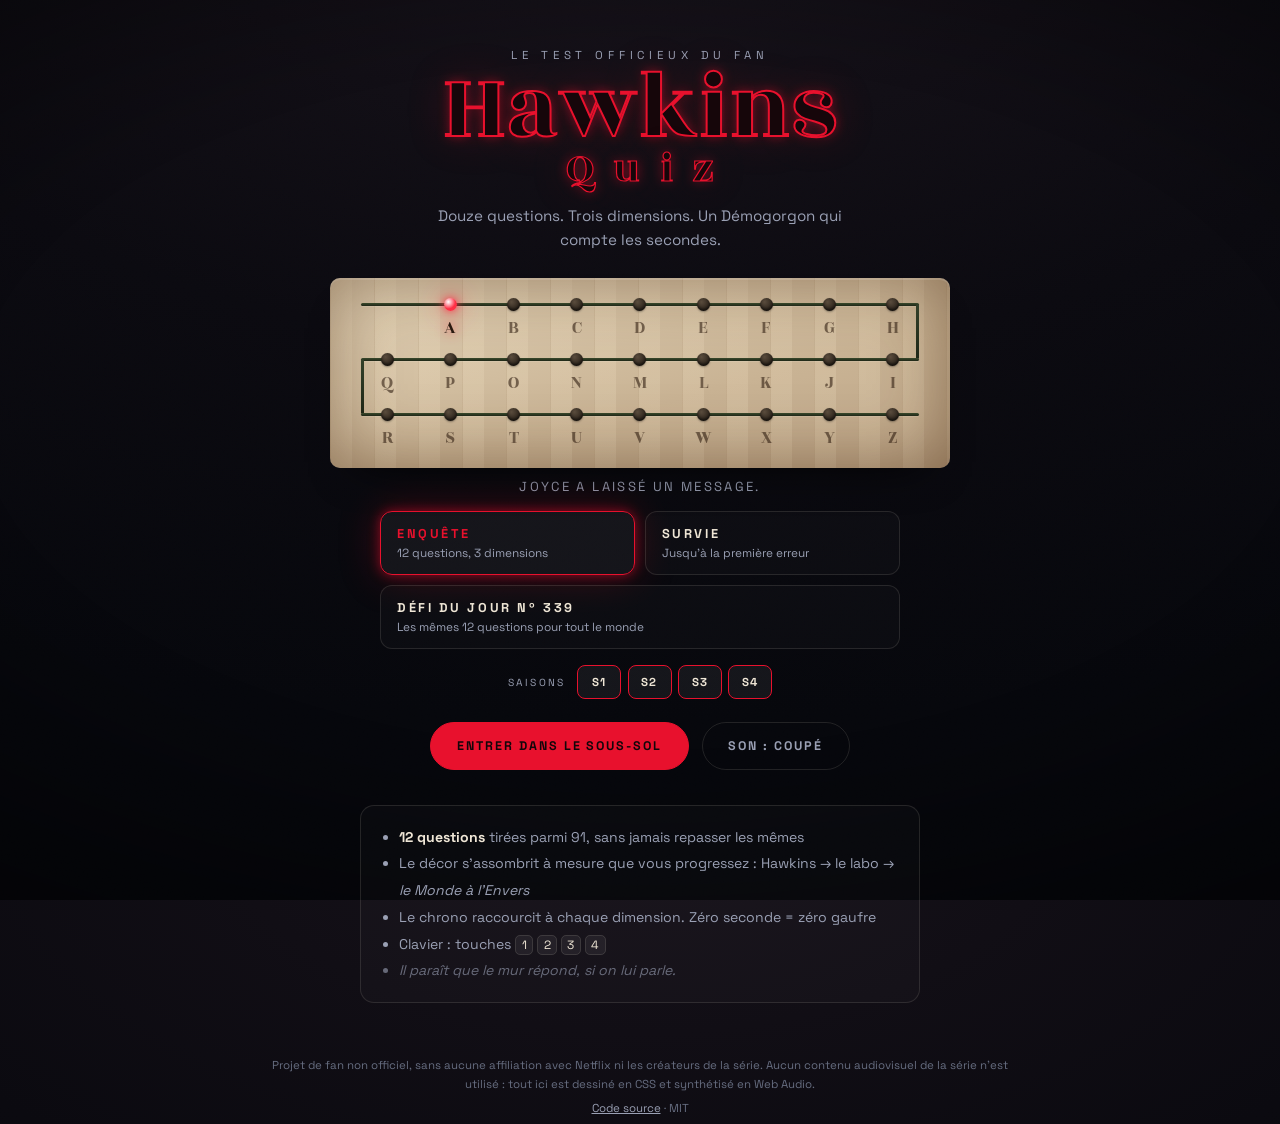
==== index.html @ 057fce74 "Correctifs : image de partage, focus, purge, minuit, paysage, contraste, tests Image de partage : - " ====
<!DOCTYPE html>
<html lang="fr">
<head>
<meta charset="utf-8">
<meta name="viewport" content="width=device-width, initial-scale=1, viewport-fit=cover">
<title>Hawkins Quiz — Testez votre niveau de fan</title>
<meta name="description" content="Douze questions, trois dimensions et un Démogorgon chronométré. Testez votre maîtrise de Stranger Things. Projet de fan non officiel.">
<meta name="color-scheme" content="dark">
<meta name="theme-color" content="#05060a">

<meta property="og:title" content="Hawkins Quiz — Testez votre niveau de fan">
<meta property="og:description" content="Douze questions, trois dimensions et un Démogorgon chronométré. Survivrez-vous au Monde à l'Envers ?">
<meta property="og:type" content="website">
<meta property="og:url" content="https://sebplace.github.io/hawkins-quiz/">
<meta property="og:locale" content="fr_FR">
<meta property="og:site_name" content="Hawkins Quiz">
<meta property="og:image" content="https://sebplace.github.io/hawkins-quiz/assets/og.png">
<meta property="og:image:width" content="1200">
<meta property="og:image:height" content="630">
<meta property="og:image:alt" content="Hawkins Quiz — un Démogorgon dessiné au trait rouge à côté du titre en néon.">
<meta name="twitter:card" content="summary_large_image">
<meta name="twitter:title" content="Hawkins Quiz — Testez votre niveau de fan">
<meta name="twitter:description" content="Douze questions, trois dimensions et un Démogorgon chronométré.">
<meta name="twitter:image" content="https://sebplace.github.io/hawkins-quiz/assets/og.png">
<link rel="canonical" href="https://sebplace.github.io/hawkins-quiz/">

<link rel="icon" href="data:image/svg+xml,<svg xmlns='http://www.w3.org/2000/svg' viewBox='0 0 100 100'><text y='.9em' font-size='90'>&#127851;</text></svg>">
<link rel="manifest" href="manifest.webmanifest">
<link rel="apple-touch-icon" href="assets/icon-192.png">
<meta name="mobile-web-app-capable" content="yes">
<meta name="apple-mobile-web-app-capable" content="yes">
<meta name="apple-mobile-web-app-status-bar-style" content="black-translucent">
<meta name="apple-mobile-web-app-title" content="Hawkins Quiz">
<link rel="preconnect" href="https://fonts.googleapis.com">
<link rel="preconnect" href="https://fonts.gstatic.com" crossorigin>
<link href="https://fonts.googleapis.com/css2?family=Rozha+One&family=Space+Grotesk:wght@400;500;700&display=swap" rel="stylesheet">
<link rel="stylesheet" href="assets/styles.css?v=5">
</head>

<body class="phase-0">

<div class="grain" aria-hidden="true"></div>
<div class="spores" id="spores" aria-hidden="true"></div>
<div class="vignette" aria-hidden="true"></div>
<div class="strike" id="strike" aria-hidden="true"></div>

<main id="app">

  <!-- ============ INTRO ============ -->
  <section class="screen is-active" id="screen-intro" aria-labelledby="brandTitle">
    <header class="brand">
      <p class="brand__kicker">Le test officieux du fan</p>
      <h1 class="brand__title" id="brandTitle" tabindex="-1">
        <span class="brand__word">Hawkins</span>
        <span class="brand__word brand__word--sub">Quiz</span>
      </h1>
      <p class="brand__tag">Douze questions. Trois dimensions. Un Démogorgon qui compte les secondes.</p>
    </header>

    <div class="wall" id="wall" aria-hidden="true"></div>
    <p class="wall__caption" id="wallCaption">Joyce a laissé un message.</p>

    <button class="ud-toggle" id="udToggle" type="button" aria-pressed="false" hidden>
      <span class="ud-toggle__dot"></span><span id="udLabel">Mode Monde à l'Envers</span>
    </button>

    <p class="secrets" id="secrets" hidden></p>

    <div class="modes" role="group" aria-label="Mode de jeu">
      <button class="mode is-on" id="modeEnquete" type="button" aria-pressed="true">
        <b>Enquête</b><span>12 questions, 3 dimensions</span>
      </button>
      <button class="mode" id="modeSurvie" type="button" aria-pressed="false">
        <b>Survie</b><span>Jusqu'à la première erreur</span>
      </button>
      <button class="mode mode--wide" id="modeDefi" type="button" aria-pressed="false">
        <b id="defiTitle">Défi du jour</b><span id="defiSub">Les mêmes 12 questions pour tout le monde</span>
      </button>
    </div>

    <p class="record" id="record" hidden></p>

    <div class="seasons" role="group" aria-label="Saisons incluses dans le tirage">
      <span class="seasons__label">Saisons</span>
      <button class="season is-on" id="s1" data-s="1" type="button" aria-pressed="true">S1</button>
      <button class="season is-on" id="s2" data-s="2" type="button" aria-pressed="true">S2</button>
      <button class="season is-on" id="s3" data-s="3" type="button" aria-pressed="true">S3</button>
      <button class="season is-on" id="s4" data-s="4" type="button" aria-pressed="true">S4</button>
    </div>

    <div class="intro__actions">
      <button class="btn btn--primary" id="btnStart" type="button">
        <span id="startLabel">Entrer dans le sous-sol</span>
      </button>
      <button class="btn btn--ghost" id="btnSound" type="button" aria-pressed="false">
        <span id="soundLabel">Son : coupé</span>
      </button>
    </div>

    <ul class="rules">
      <li class="only-enquete"><b>12 questions</b> tirées parmi 91, sans jamais repasser les mêmes</li>
      <li class="only-enquete only-normal">Le décor s'assombrit à mesure que vous progressez&nbsp;: Hawkins → le labo → <i>le Monde à l'Envers</i></li>
      <li class="only-enquete only-normal">Le chrono raccourcit à chaque dimension. Zéro seconde = zéro gaufre</li>
      <li class="only-enquete only-ud">Trois strates, <b>aucune sortie</b>&nbsp;: Hawkins noyé → le labo mort → chez lui</li>
      <li class="only-enquete only-ud">Chrono réduit de moitié&nbsp;: <b>15 s, 12 s, 10 s</b>. Les questions arrivent à l'envers</li>
      <li class="only-survie"><b>Une seule erreur</b> et la chasse s'arrête. Pas de deuxième chance</li>
      <li class="only-survie">Le chrono perd une demi-seconde à chaque question. Il ne remonte jamais</li>
      <li class="only-defi"><b>Les mêmes 12 questions pour tout le monde</b>, tirées par la date du jour</li>
      <li class="only-defi">Une seule tentative. Le filtre de saisons ne s'applique pas&nbsp;: tout le monde joue le même paquet</li>
      <li class="only-keys">Clavier&nbsp;: touches <kbd>1</kbd> <kbd>2</kbd> <kbd>3</kbd> <kbd>4</kbd></li>
      <li class="rules__hint">Il paraît que le mur répond, si on lui parle.</li>
    </ul>
  </section>

  <!-- ============ QUIZ ============ -->
  <section class="screen" id="screen-quiz" aria-labelledby="qText">
    <div class="hud">
      <div class="hud__phase">
        <span class="dot" id="phaseDot"></span>
        <span id="phaseName">Hawkins, 1983</span>
      </div>
      <div class="hud__progress" id="progress">Question 1 / 12</div>
      <button class="hud__score" id="scoreBtn" type="button" title="Gaufres Eggo">
        <span class="eggo" id="scoreIcon" aria-hidden="true">🧇</span><span id="score">0</span>
      </button>
    </div>

    <!-- La chasse : le Démogorgon avance, vous reculez. -->
    <div class="hunt" id="hunt" role="timer" aria-label="Temps restant">
      <div class="hunt__track">
        <div class="hunt__fill" id="huntFill"></div>
        <div class="hunt__prey" aria-hidden="true"><span class="hunt__beam"></span><span class="hunt__body"></span></div>
        <div class="demo" id="demo" aria-hidden="true">
          <svg class="demo__svg" viewBox="0 0 56 66">
            <g class="demo__limbs">
              <path d="M25 48 C24 55 23 60 22 65" />
              <path d="M31 48 C32 55 33 60 34 65" />
              <path d="M24 30 C14 34 8 42 5 53" />
              <path d="M32 30 C42 34 48 42 51 53" />
            </g>
            <path class="demo__torso" d="M28 22 C21 29 20 40 24 49 L32 49 C36 40 35 29 28 22 Z" />
            <g class="demo__head">
              <path class="petal" style="--a:-18deg;--o:-92deg" d="M28 25 C21 18 21 8 28 2 C35 8 35 18 28 25 Z" />
              <path class="petal" style="--a:-9deg;--o:-46deg"  d="M28 25 C21 18 21 8 28 2 C35 8 35 18 28 25 Z" />
              <path class="petal" style="--a:0deg;--o:0deg"     d="M28 25 C21 18 21 8 28 2 C35 8 35 18 28 25 Z" />
              <path class="petal" style="--a:9deg;--o:46deg"    d="M28 25 C21 18 21 8 28 2 C35 8 35 18 28 25 Z" />
              <path class="petal" style="--a:18deg;--o:92deg"   d="M28 25 C21 18 21 8 28 2 C35 8 35 18 28 25 Z" />
            </g>
          </svg>
        </div>
      </div>
      <span class="hunt__val" id="timerVal">25</span>
    </div>

    <article class="card">
      <p class="card__level" id="qLevel">Niveau 1 — Sous-sol des Wheeler</p>
      <h2 class="card__q" id="qText" tabindex="-1">…</h2>
      <div class="choices" id="choices" role="group" aria-label="Réponses possibles"></div>

      <div class="spell" id="spell" hidden>
        <div class="spell__slots" id="spellSlots" role="status" aria-live="polite"></div>
        <div class="wall wall--mini" id="wallQuiz" aria-hidden="true"></div>
        <p class="spell__hint">
          Composez la réponse sur le mur, ou tapez-la au clavier.
          <button class="spell__back" id="spellBack" type="button">Effacer</button>
        </p>
      </div>

      <div class="reveal" id="reveal" aria-live="polite"></div>
    </article>

    <button class="btn btn--primary btn--next" id="btnNext" type="button" hidden>Suivant</button>
    <div class="streak" id="streak" aria-hidden="true"></div>
  </section>

  <!-- ============ RESULT ============ -->
  <section class="screen" id="screen-result" aria-labelledby="rankName">
    <p class="result__kicker">Transmission terminée</p>
    <div class="wall" id="wallResult" aria-hidden="true"></div>
    <h2 class="result__rank" id="rankName" tabindex="-1">…</h2>
    <p class="result__line" id="rankLine">…</p>
    <p class="badge" id="badge" hidden></p>
    <p class="marks" id="marks" aria-label="Détail des réponses"></p>

    <div class="initials" id="initials" hidden>
      <p class="initials__title">Vous entrez au tableau d'honneur</p>
      <div class="initials__slots" id="iniSlots" aria-live="polite"></div>
      <p class="initials__hint">Tapez trois lettres sur le mur, là-haut.</p>
      <div class="initials__actions">
        <button class="btn btn--ghost" id="iniBack" type="button">Effacer</button>
        <button class="btn btn--primary" id="iniOk" type="button" disabled>Graver</button>
      </div>
    </div>

    <div class="stats" id="stats"></div>
    <div class="board" id="board" hidden></div>

    <div class="result__actions">
      <button class="btn btn--primary" id="btnReplay" type="button">Rejouer</button>
      <button class="btn btn--ghost" id="btnShare" type="button">Copier mon score</button>
      <button class="btn btn--ghost" id="btnCard" type="button">Carte à partager</button>
    </div>
  </section>

</main>

<footer class="foot">
  <p>Projet de fan non officiel, sans aucune affiliation avec Netflix ni les créateurs de la série. Aucun contenu audiovisuel de la série n'est utilisé&nbsp;: tout ici est dessiné en CSS et synthétisé en Web&nbsp;Audio.</p>
  <p><a href="https://github.com/sebplace/hawkins-quiz">Code source</a> · MIT</p>
</footer>

<script src="assets/questions.js?v=5"></script>
<script src="assets/app.js?v=5"></script>
</body>
</html>
---- assets/styles.css ----
/* ==================================================================
   Hawkins Quiz — feuille de style
   Tout l'habillage est dessiné à la main : aucune image externe.
================================================================== */

:root {
  --void: #06070c;
  --ink: #0b0d15;
  --paper: #efe6d6;
  --blood: #e8112d;
  --blood-soft: #ff4b4b;
  --amber: #ffb648;
  --teal: #38d9c4;
  --violet: #8a6bff;

  --bg: #08090f;
  --bg-2: #10121d;
  --fg: #efe6d6;
  --muted: #9aa0b4;
  --accent: #e8112d;
  --accent-2: #ffb648;
  --line: rgba(239, 230, 214, .12);

  --glow: 0 0 12px rgba(232, 17, 45, .55), 0 0 42px rgba(232, 17, 45, .25);
  --radius: 14px;
  --ease: cubic-bezier(.22, 1, .36, 1);
  --tilt: 0deg;
  --hue: 0deg;
}

/* ---------- Thèmes par phase ---------- */
body.phase-1 { --bg: #0b0a10; --bg-2: #17121a; --accent: #e8112d; --accent-2: #ffb648; }
body.phase-2 { --bg: #04100d; --bg-2: #0a1c18; --accent: #2ee6a8; --accent-2: #7ef9d0; --fg: #dff7ee;
  --glow: 0 0 12px rgba(46, 230, 168, .5), 0 0 42px rgba(46, 230, 168, .2); }
body.phase-3 { --bg: #06030c; --bg-2: #0e0718; --accent: #b14cff; --accent-2: #ff3b7b; --fg: #e6dcf5;
  --glow: 0 0 14px rgba(177, 76, 255, .55), 0 0 50px rgba(177, 76, 255, .25); --tilt: -1.1deg; }

/* ---------- Mode Monde à l'Envers : tout le jeu bascule ---------- */
body.ud.phase-1 { --bg: #07030e; --bg-2: #140a26; --accent: #7a3cff; --accent-2: #ff4d8d; --fg: #e4d9f7;
  --glow: 0 0 13px rgba(122, 60, 255, .5), 0 0 44px rgba(122, 60, 255, .22); --tilt: -.55deg; }
body.ud.phase-2 { --bg: #060310; --bg-2: #11072a; --accent: #9b3cff; --accent-2: #ff3b7b; --fg: #e4dcf7;
  --glow: 0 0 14px rgba(155, 60, 255, .55), 0 0 46px rgba(155, 60, 255, .24); --tilt: -1.1deg; }
body.ud.phase-3 { --bg: #04010a; --bg-2: #0c0420; --accent: #c74cff; --accent-2: #ff2f6d; --fg: #ece2fb;
  --glow: 0 0 16px rgba(199, 76, 255, .6), 0 0 56px rgba(199, 76, 255, .3); --tilt: -1.9deg; }

* { box-sizing: border-box; }

[hidden] { display: none !important; }

/* Le focus déplacé par le script ne doit pas dessiner un cadre au clic. */
[tabindex="-1"]:focus { outline: none; }
[tabindex="-1"]:focus-visible { outline: 2px solid var(--accent-2); outline-offset: 6px; border-radius: 4px; }

html { -webkit-text-size-adjust: 100%; }

html, body { height: 100%; }

body {
  margin: 0;
  font-family: "Space Grotesk", ui-sans-serif, system-ui, sans-serif;
  color: var(--fg);
  background:
    radial-gradient(120% 90% at 50% -10%, var(--bg-2) 0%, var(--bg) 55%, var(--void) 100%);
  min-height: 100svh;
  display: flex;
  flex-direction: column;
  align-items: center;
  overflow-x: hidden;
  -webkit-tap-highlight-color: transparent;
  transition: background 1.1s var(--ease), color .8s var(--ease);
}

button { touch-action: manipulation; -webkit-tap-highlight-color: transparent; }

/* ---------- Calques d'ambiance ---------- */
.grain, .vignette, .spores {
  position: fixed; inset: 0; pointer-events: none; z-index: 2;
}
.grain {
  opacity: .05; mix-blend-mode: overlay;
  background-image: url("data:image/svg+xml,%3Csvg xmlns='http://www.w3.org/2000/svg' width='140' height='140'%3E%3Cfilter id='n'%3E%3CfeTurbulence type='fractalNoise' baseFrequency='.85' numOctaves='3'/%3E%3C/filter%3E%3Crect width='140' height='140' filter='url(%23n)'/%3E%3C/svg%3E");
}
.vignette {
  background: radial-gradient(115% 85% at 50% 45%, transparent 45%, rgba(0, 0, 0, .72) 100%);
  transition: opacity .8s var(--ease);
}
body.phase-2 .vignette { background: radial-gradient(115% 85% at 50% 45%, transparent 35%, rgba(0, 12, 8, .85) 100%); }
body.phase-3 .vignette { background: radial-gradient(100% 75% at 50% 45%, transparent 22%, rgba(4, 0, 10, .94) 100%); }
body.ud .vignette { background: radial-gradient(96% 72% at 50% 45%, transparent 16%, rgba(3, 0, 8, .95) 100%); }
body.ud .vignette { animation: breathe 6s ease-in-out infinite; }
@keyframes breathe { 50% { opacity: .78; } }

/* Scanlines CRT à partir du labo */
body.phase-2::after, body.phase-3::after, body.ud::after {
  content: ""; position: fixed; inset: 0; z-index: 3; pointer-events: none; opacity: .3;
  background: repeating-linear-gradient(to bottom, rgba(255, 255, 255, .045) 0 1px, transparent 1px 3px);
}

/* Spores du Monde à l'Envers */
.spores { opacity: 0; transition: opacity 1.4s var(--ease); z-index: 1; }
body.phase-3 .spores, body.ud .spores { opacity: 1; }
.spore {
  position: absolute; border-radius: 50%;
  background: radial-gradient(circle at 35% 35%, #fff, rgba(200, 170, 255, .55) 45%, transparent 70%);
  filter: blur(.4px);
  animation: drift linear infinite;
}
@keyframes drift {
  from { transform: translate3d(0, 110svh, 0) scale(.7); opacity: 0; }
  10%  { opacity: .85; }
  90%  { opacity: .6; }
  to   { transform: translate3d(30px, -12svh, 0) scale(1.15); opacity: 0; }
}

/* ---------- Structure ---------- */
#app {
  position: relative; z-index: 4;
  width: min(760px, 100% - 2rem);
  margin-inline: auto;
  padding: clamp(1.5rem, 4vw, 3rem) 0 1rem;
  padding-left: env(safe-area-inset-left);
  padding-right: env(safe-area-inset-right);
  flex: 1;
  display: flex; flex-direction: column; justify-content: center;
  transform: rotate(var(--tilt));
  transition: transform 1.2s var(--ease);
}

.screen { display: none; animation: fadeUp .55s var(--ease) both; }
.screen.is-active { display: block; }
@keyframes fadeUp { from { opacity: 0; transform: translateY(14px); } to { opacity: 1; transform: none; } }

/* ---------- Titre ---------- */
.brand { text-align: center; margin-bottom: 1.4rem; }
.brand__kicker {
  margin: 0 0 .4rem; font-size: .72rem; letter-spacing: .42em; text-transform: uppercase;
  color: var(--muted);
}
.brand__title {
  margin: 0; font-family: "Rozha One", Georgia, serif; font-weight: 400;
  line-height: .85; letter-spacing: .01em;
  display: flex; flex-direction: column; align-items: center; gap: .1em;
}
.brand__word {
  font-size: clamp(3rem, 12vw, 6rem);
  color: #16060a;
  -webkit-text-stroke: 2px var(--accent);
  text-shadow: var(--glow);
  animation: flicker 7s steps(1) infinite;
}
.brand__word--sub {
  font-size: clamp(1.6rem, 5.5vw, 2.6rem);
  letter-spacing: .48em; text-indent: .48em;
  -webkit-text-stroke: 1.2px var(--accent);
  animation-delay: 1.3s;
}
.brand__title { cursor: pointer; -webkit-user-select: none; user-select: none; }
@keyframes flicker {
  0%, 42%, 46%, 58%, 100% { opacity: 1; }
  43%, 57% { opacity: .72; }
  44% { opacity: .35; }
}
.brand__tag {
  margin: 1rem auto 0; max-width: 46ch; color: var(--muted);
  font-size: .95rem; line-height: 1.6;
}

/* ---------- Mur d'alphabet ---------- */
.wall {
  --bulb: 13px;
  position: relative;
  margin: 1.6rem auto .6rem;
  padding: 1.1rem clamp(.6rem, 3vw, 1.6rem) .9rem;
  max-width: 620px;
  border-radius: 10px;
  background:
    repeating-linear-gradient(90deg, rgba(92, 58, 24, .10) 0 1px, transparent 1px 44px),
    repeating-linear-gradient(90deg, rgba(255, 240, 210, .16) 0 22px, transparent 22px 44px),
    linear-gradient(165deg, #e2d2b6, #c9b394 60%, #bda587);
  box-shadow: inset 0 0 70px rgba(70, 38, 12, .5), inset 0 2px 0 rgba(255, 250, 235, .35), 0 22px 45px -28px #000;
}
body.phase-3 .wall { filter: saturate(.35) brightness(.55) hue-rotate(230deg); }
/* En mode Monde à l'Envers, le mur de l'intro reste assez clair pour rester jouable. */
body.ud #wall { filter: saturate(.5) brightness(.6) hue-rotate(208deg) contrast(1.3); }
/* Le mur du verdict reste lisible : c'est le moment de récompense. */
body.phase-3 #wallResult, body.ud #wallResult { filter: saturate(.8) brightness(.85) hue-rotate(195deg); }
/* Le mur de jeu sert à répondre : il ne doit jamais devenir illisible. */
body.phase-3 #wallQuiz, body.ud #wallQuiz { filter: saturate(.9) brightness(.95) hue-rotate(196deg); }

.wall__row {
  position: relative;
  display: grid;
  grid-template-columns: repeat(9, minmax(0, 1fr));
  justify-items: center;
  margin-bottom: .45rem;
}
.wall__row:last-child { margin-bottom: 0; }

/* Le fil électrique qui zigzague derrière les ampoules.
   `2px` compense le padding haut des cellules, pour que le fil traverse
   exactement le centre des ampoules. */
.wall__row::before {
  content: ""; position: absolute; left: 1%; right: 1%;
  top: calc(2px + var(--bulb) / 2 - 1.5px); height: 3px; border-radius: 2px;
  background: linear-gradient(#3a4a2c, #1e2616);
  box-shadow: 0 1px 0 rgba(255, 255, 255, .1);
  z-index: 0;
}
.wall__row:nth-child(1)::after, .wall__row:nth-child(2)::after {
  content: ""; position: absolute; width: 3px; border-radius: 2px;
  top: calc(2px + var(--bulb) / 2); height: calc(100% + .45rem);
  background: linear-gradient(#33412a, #1e2616);
  z-index: 0;
}
.wall__row:nth-child(1)::after { right: 1%; }
.wall__row:nth-child(2)::after { left: 1%; }

.wall__cell {
  position: relative; z-index: 1; text-align: center;
  display: block; width: 100%; min-height: 44px;
  padding: 2px 0 4px; border: 0; background: none; cursor: pointer;
  font: inherit; color: inherit;
  -webkit-user-select: none; user-select: none;
  border-radius: 8px;
  transition: background .18s;
}
.wall__cell:active { background: rgba(255, 255, 255, .18); }
.wall__cell:focus-visible { outline: 2px solid var(--accent); outline-offset: -2px; }
.wall--static .wall__cell { cursor: default; min-height: 0; }
/* La première rangée (A-H) n'a que 8 lettres : on la cale à droite pour que
   H tombe sous I, et que le fil descende bien dans la continuité. */
.wall__row:nth-child(1) .wall__cell:first-child { grid-column: 2; }
.wall__bulb {
  width: var(--bulb); height: var(--bulb); margin: 0 auto 4px; border-radius: 50%;
  background: radial-gradient(circle at 34% 30%, #5a4c3d, #2e251c 70%);
  box-shadow: inset 0 -2px 3px rgba(0, 0, 0, .55), 0 1px 2px rgba(0, 0, 0, .35);
  transition: background .16s linear, box-shadow .16s linear;
}
.wall__cell.on .wall__bulb {
  background: radial-gradient(circle at 34% 30%, #fff, var(--c) 55%);
  box-shadow: 0 0 9px var(--c), 0 0 26px var(--c), 0 0 48px rgba(255, 255, 255, .18);
}
.wall__cell.on .wall__letter { color: #2a1a10; text-shadow: 0 0 12px var(--c); }
.wall__letter {
  font-family: "Rozha One", Georgia, serif;
  font-size: clamp(.78rem, 2.4vw, 1.1rem);
  color: rgba(48, 30, 16, .6);
  transition: color .16s linear, text-shadow .16s linear;
}
.wall__caption {
  text-align: center; color: var(--muted); font-size: .82rem;
  letter-spacing: .18em; text-transform: uppercase; min-height: 1.2em; margin: 0 0 1rem;
  transition: color .3s;
}
.wall__caption.is-composing { color: var(--accent-2); letter-spacing: .5em; }

/* ---------- Bascule Monde à l'Envers ---------- */
.ud-toggle {
  display: flex; align-items: center; gap: .6rem; margin: 0 auto 1rem;
  font: inherit; font-size: .7rem; letter-spacing: .2em; text-transform: uppercase;
  padding: .6rem 1.1rem; border-radius: 999px; cursor: pointer;
  border: 1px dashed var(--line); background: rgba(255, 255, 255, .02); color: var(--muted);
  transition: color .25s, border-color .25s, box-shadow .25s;
}
.ud-toggle__dot {
  width: 8px; height: 8px; border-radius: 50%;
  background: #3a3f52; transition: background .25s, box-shadow .25s;
}
.ud-toggle[aria-pressed="true"] {
  color: var(--fg); border-style: solid; border-color: var(--accent); box-shadow: var(--glow);
}
.ud-toggle[aria-pressed="true"] .ud-toggle__dot { background: var(--accent); box-shadow: 0 0 10px var(--accent); }

/* ---------- Compteur de secrets ---------- */
.secrets {
  text-align: center; margin: 0 auto 1.4rem; font-size: .68rem;
  letter-spacing: .2em; text-transform: uppercase; color: var(--muted);
}
.secrets i { font-style: normal; opacity: .28; margin-left: .18em; }
.secrets i.on { opacity: 1; }

/* ---------- Boutons ---------- */
.btn {
  font: inherit; font-weight: 700; letter-spacing: .16em; text-transform: uppercase;
  font-size: .78rem; padding: .95rem 1.6rem; border-radius: 999px; cursor: pointer;
  border: 1px solid var(--accent); background: transparent; color: var(--fg);
  transition: transform .18s var(--ease), box-shadow .25s var(--ease), background .25s var(--ease), color .25s;
}
.btn:hover { transform: translateY(-2px); box-shadow: var(--glow); }
.btn:active { transform: translateY(0) scale(.97); }
.btn:focus-visible { outline: 2px solid var(--accent-2); outline-offset: 3px; }
.btn--primary { background: var(--accent); color: #12060a; border-color: var(--accent); }
body.phase-2 .btn--primary, body.phase-3 .btn--primary { color: #05100d; }
body.ud .btn--primary { color: #0a0316; }
.btn--ghost { border-color: var(--line); color: var(--muted); }
.btn--ghost:hover { color: var(--fg); border-color: var(--accent); }
.btn--next { display: block; margin: 1.4rem auto 0; }

/* Pas d'état survol sur les écrans tactiles : il resterait collé après le tap. */
@media (hover: none) {
  .btn:hover, .choice:hover:not(:disabled) { transform: none; box-shadow: none; background: rgba(255, 255, 255, .03); }
  .btn--primary:hover { background: var(--accent); }
  .only-keys { display: none; }
}

.intro__actions { display: flex; gap: .8rem; justify-content: center; flex-wrap: wrap; }

.rules {
  margin: 2.2rem auto 0; padding: 1.1rem 1.4rem 1.1rem 2.4rem; max-width: 560px;
  border: 1px solid var(--line); border-radius: var(--radius);
  background: rgba(255, 255, 255, .02);
  color: var(--muted); font-size: .88rem; line-height: 1.9;
}
.rules b { color: var(--fg); }
.rules__hint { color: rgba(154, 160, 180, .62); font-style: italic; }
.only-ud { display: none; }
body.ud .only-ud { display: list-item; }
body.ud .only-normal { display: none; }
kbd {
  font: inherit; font-size: .75rem; padding: .1em .45em; border-radius: 5px;
  border: 1px solid var(--line); background: rgba(255, 255, 255, .06); color: var(--fg);
}

/* ---------- HUD ---------- */
.hud {
  display: flex; align-items: center; justify-content: space-between; gap: 1rem;
  font-size: .74rem; letter-spacing: .2em; text-transform: uppercase; color: var(--muted);
  margin-bottom: .9rem;
}
.hud__phase { display: flex; align-items: center; gap: .55rem; color: var(--fg); }
.dot {
  width: 9px; height: 9px; border-radius: 50%; background: var(--accent);
  box-shadow: 0 0 10px var(--accent); animation: pulse 1.8s ease-in-out infinite;
}
@keyframes pulse { 50% { opacity: .35; transform: scale(.78); } }
.hud__score {
  display: flex; align-items: center; gap: .4rem; color: var(--fg);
  font: inherit; font-size: .95rem; letter-spacing: 0;
  border: 0; background: none; padding: .3rem .2rem; cursor: pointer; border-radius: 8px;
}
.hud__score:focus-visible { outline: 2px solid var(--accent); outline-offset: 2px; }
.eggo { font-size: 1.1rem; filter: saturate(1.2); transition: transform .2s var(--ease); }
.hud__score:active .eggo { transform: scale(1.35) rotate(-12deg); }

/* ---------- Timer ---------- */
/* ---------- La chasse : le Démogorgon avance ---------- */
.hunt { position: relative; margin-bottom: 2rem; }
.hunt__track {
  position: relative; height: 44px; border-radius: 10px;
  background:
    linear-gradient(180deg, rgba(255, 255, 255, .04), transparent 60%),
    linear-gradient(90deg, #000 0%, rgba(0, 0, 0, .55) 100%);
  border: 1px solid var(--line);
}
.hunt__fill {
  position: absolute; inset: 0; border-radius: 9px; transform-origin: right center;
  background: linear-gradient(90deg, transparent, rgba(255, 214, 120, .11));
}
/* La proie : une lampe torche braquée vers l'obscurité. */
.hunt__prey { position: absolute; right: 9px; bottom: 8px; z-index: 2; }
.hunt__body {
  position: absolute; right: 0; bottom: 0; width: 5px; height: 18px; border-radius: 3px;
  background: linear-gradient(var(--fg), rgba(255, 255, 255, .2));
}
.hunt__beam {
  position: absolute; right: 5px; bottom: 5px;
  width: 0; height: 0;
  border-top: 9px solid transparent; border-bottom: 9px solid transparent;
  border-right: 34px solid rgba(255, 214, 120, .3);
  filter: blur(2px);
}
/* Le monstre : `--p` va de 0 (loin) à 1 (sur vous). */
.demo {
  position: absolute; bottom: 1px; left: calc(var(--p, 0) * 100%);
  margin-left: calc(var(--p, 0) * -42px);
  width: 38px; height: 52px; z-index: 1;
  transition: filter .4s var(--ease);
  animation: stalk 1.4s ease-in-out infinite;
}
@keyframes stalk { 50% { transform: translateY(-2px) rotate(1.5deg); } }
.demo__svg { width: 100%; height: 100%; display: block; }
.demo__torso { fill: #04030a; stroke: var(--accent); stroke-width: 2; stroke-linejoin: round; }
.demo__limbs path { fill: none; stroke: var(--accent); stroke-width: 2; stroke-linecap: round; }
.demo .petal {
  fill: #06040c; stroke: var(--accent); stroke-width: 1.8; stroke-linejoin: round;
  transform: rotate(var(--a)); transform-box: view-box; transform-origin: 28px 25px;
  transition: transform .5s var(--ease);
}
.hunt.is-close .demo .petal { transform: rotate(var(--o)); }
.hunt.is-close .demo {
  filter: drop-shadow(0 0 10px var(--accent));
  animation: lurch .3s steps(2) infinite;
}
@keyframes lurch { 50% { transform: translateY(-3px) rotate(-4deg) scale(1.06); } }
.hunt.is-caught .demo { animation: pounce .55s var(--ease) forwards; }
@keyframes pounce { to { transform: scale(3) translate(12px, 6px); opacity: 0; } }

.hunt__val {
  position: absolute; right: 2px; top: 48px;
  font-size: .68rem; letter-spacing: .16em; color: var(--muted);
  font-variant-numeric: tabular-nums;
}
.hunt__val::after { content: " s"; }
.hunt.is-close .hunt__val { color: var(--accent); }

/* Flash rouge quand le chrono vous rattrape */
.strike {
  position: fixed; inset: 0; z-index: 8; pointer-events: none; opacity: 0;
  background: radial-gradient(circle at 50% 45%, rgba(255, 40, 40, .5), transparent 65%);
}
.strike.is-on { animation: strike .55s var(--ease); }
@keyframes strike { 0% { opacity: 0; } 15% { opacity: 1; } 100% { opacity: 0; } }

/* ---------- Sélecteur de mode ---------- */
.modes {
  display: grid; grid-template-columns: 1fr 1fr; gap: .6rem;
  max-width: 520px; margin: 0 auto 1rem;
}
.mode {
  font: inherit; text-align: left; cursor: pointer;
  padding: .8rem 1rem; border-radius: 12px;
  border: 1px solid var(--line); background: rgba(255, 255, 255, .02); color: var(--muted);
  transition: border-color .2s, color .2s, background .2s, box-shadow .25s;
}
.mode b {
  display: block; font-size: .8rem; letter-spacing: .2em; text-transform: uppercase;
  color: var(--fg); margin-bottom: .2rem;
}
.mode span { font-size: .74rem; line-height: 1.4; display: block; }
.mode.is-on { border-color: var(--accent); background: rgba(255, 255, 255, .05); box-shadow: var(--glow); }
.mode.is-on b { color: var(--accent); }
.mode:focus-visible { outline: 2px solid var(--accent-2); outline-offset: 2px; }

.record {
  text-align: center; margin: 0 auto 1.4rem; font-size: .7rem;
  letter-spacing: .2em; text-transform: uppercase; color: var(--muted);
}
.record b { color: var(--accent-2); }

.only-survie { display: none; }
body.mode-survie .only-survie { display: list-item; }
body.mode-survie .only-enquete { display: none; }
.only-defi { display: none; }
body.mode-defi .only-defi { display: list-item; }
body.mode-defi .only-enquete, body.mode-defi .only-survie { display: none; }
body.mode-defi .seasons { opacity: .35; pointer-events: none; }
.modes { grid-template-areas: "a b" "c c"; }
.mode--wide { grid-area: c; }
.mode--done { border-style: dashed; }
.mode--done b { color: var(--accent-2) !important; }

/* ---------- Filtre par saison ---------- */
.seasons {
  display: flex; align-items: center; justify-content: center; gap: .4rem;
  flex-wrap: wrap; margin: 0 auto 1.4rem;
}
.seasons__label {
  font-size: .64rem; letter-spacing: .24em; text-transform: uppercase;
  color: var(--muted); margin-right: .3rem;
}
.season {
  font: inherit; font-size: .72rem; font-weight: 700; letter-spacing: .12em;
  min-width: 44px; min-height: 34px; padding: .4rem .7rem; border-radius: 8px; cursor: pointer;
  border: 1px solid var(--line); background: rgba(255, 255, 255, .02); color: var(--muted);
  transition: color .2s, border-color .2s, background .2s;
}
.season.is-on { color: var(--fg); border-color: var(--accent); background: rgba(255, 255, 255, .06); }
.season:focus-visible { outline: 2px solid var(--accent-2); outline-offset: 2px; }

/* ---------- Questions à épeler ---------- */
.spell__slots {
  display: flex; justify-content: center; align-items: flex-end;
  gap: clamp(.25rem, 1vw, .4rem); flex-wrap: nowrap; margin-bottom: 1rem;
}
.spell__slot {
  flex: 0 0 auto;
  width: clamp(26px, 8vw, 38px); height: clamp(36px, 10vw, 48px);
  display: grid; place-items: center;
  border-bottom: 3px solid var(--line); border-radius: 4px;
  font-family: "Rozha One", Georgia, serif; font-size: clamp(1.05rem, 4vw, 1.6rem); color: var(--fg);
  background: rgba(255, 255, 255, .03);
}
.spell__slot.is-next { border-bottom-color: var(--accent); animation: blink 1s steps(2) infinite; }
.spell__slot.is-ok { border-bottom-color: #2ee6a8; color: #2ee6a8; }
.spell__slot.is-ko { border-bottom-color: var(--blood); color: var(--blood-soft); }
.wall--mini { --bulb: 9px; margin: 0 auto .8rem; max-width: 480px; padding: .7rem .5rem .5rem; }
.wall--mini .wall__cell { min-height: 38px; }
.wall--mini .wall__letter { font-size: clamp(.62rem, 2.2vw, .85rem); }
.spell__hint {
  margin: 0; text-align: center; font-size: .76rem; color: var(--muted);
  display: flex; align-items: center; justify-content: center; gap: .6rem; flex-wrap: wrap;
}
.spell__back {
  font: inherit; font-size: .68rem; letter-spacing: .14em; text-transform: uppercase;
  padding: .35rem .8rem; border-radius: 999px; cursor: pointer;
  border: 1px solid var(--line); background: none; color: var(--muted);
}
.spell__back:hover { color: var(--fg); border-color: var(--accent); }

/* ---------- Saisie des initiales, façon borne d'arcade ---------- */
.initials {
  margin: 0 auto 1.6rem; max-width: 420px; text-align: center;
  border: 1px solid var(--accent); border-radius: var(--radius);
  padding: 1.1rem 1rem; background: rgba(255, 255, 255, .03);
  box-shadow: var(--glow);
}
.initials__title {
  margin: 0 0 .8rem; font-size: .68rem; letter-spacing: .26em;
  text-transform: uppercase; color: var(--accent);
}
.initials__slots { display: flex; justify-content: center; gap: .7rem; margin-bottom: .7rem; }
.initials__slot {
  width: 46px; height: 58px; display: grid; place-items: center;
  border-bottom: 3px solid var(--line); border-radius: 4px;
  font-family: "Rozha One", Georgia, serif; font-size: 2rem; color: var(--fg);
  background: rgba(255, 255, 255, .03);
}
.initials__slot.is-next { border-bottom-color: var(--accent); animation: blink 1s steps(2) infinite; }
@keyframes blink { 50% { border-bottom-color: transparent; } }
.initials__hint { margin: 0 0 1rem; font-size: .78rem; color: var(--muted); }
.initials__actions { display: flex; gap: .6rem; justify-content: center; flex-wrap: wrap; }
.initials__actions .btn { padding: .7rem 1.2rem; }
.btn:disabled { opacity: .4; cursor: default; }
.btn:disabled:hover { transform: none; box-shadow: none; }

/* ---------- Tableau d'honneur ---------- */
.board {
  margin: 1.6rem auto 0; max-width: 460px;
  border: 1px solid var(--line); border-radius: var(--radius);
  background: rgba(255, 255, 255, .02); padding: 1rem 1.1rem;
}
.board__title {
  margin: 0 0 .7rem; font-size: .66rem; letter-spacing: .26em;
  text-transform: uppercase; color: var(--muted); text-align: center;
}
.board__row {
  display: grid; grid-template-columns: 2ch 1fr auto auto; gap: .8rem; align-items: baseline;
  padding: .35rem 0; font-size: .84rem; color: var(--muted);
  border-top: 1px solid rgba(255, 255, 255, .05);
}
.board__row:first-of-type { border-top: 0; }
.board__row b {
  font-family: "Rozha One", Georgia, serif; font-size: 1.1rem;
  letter-spacing: .12em; color: var(--fg); font-weight: 400;
}
.board__row i { font-style: normal; font-size: .66rem; letter-spacing: .1em; text-transform: uppercase; }
.board__row span { font-variant-numeric: tabular-nums; color: var(--fg); }
.board__row.is-new { color: var(--accent-2); }
.board__row.is-new b, .board__row.is-new span { color: var(--accent-2); text-shadow: 0 0 12px var(--accent); }

/* ---------- Carte question ---------- */
.card {
  border: 1px solid var(--line); border-radius: var(--radius);
  background: linear-gradient(180deg, rgba(255, 255, 255, .045), rgba(255, 255, 255, .012));
  padding: clamp(1.2rem, 3.5vw, 2rem);
  box-shadow: 0 30px 60px -40px #000;
}
.card__level {
  margin: 0 0 .7rem; font-size: .68rem; letter-spacing: .28em; text-transform: uppercase;
  color: var(--accent);
}
.card__q {
  margin: 0 0 1.4rem; font-family: "Rozha One", Georgia, serif; font-weight: 400;
  font-size: clamp(1.35rem, 4.2vw, 1.95rem); line-height: 1.25;
}
/* En mode Monde à l'Envers, la question arrive à l'envers puis se redresse. */
body.ud .card__q { animation: unmirror .6s var(--ease) both; transform-origin: center; }
@keyframes unmirror {
  from { transform: scaleX(-1) skewX(6deg); opacity: .25; filter: blur(2px); }
  to { transform: none; opacity: 1; filter: none; }
}

.choices { display: grid; gap: .6rem; }
.choice {
  display: flex; align-items: center; gap: .9rem; width: 100%; text-align: left;
  font: inherit; color: var(--fg); cursor: pointer;
  min-height: 52px; padding: .85rem 1rem; border-radius: 10px;
  border: 1px solid var(--line); background: rgba(255, 255, 255, .03);
  -webkit-user-select: none; user-select: none;
  transition: border-color .2s, background .2s, transform .12s var(--ease);
}
.choice:hover:not(:disabled) { border-color: var(--accent); transform: translateX(4px); background: rgba(255, 255, 255, .06); }
.choice:focus-visible { outline: 2px solid var(--accent-2); outline-offset: 2px; }
.choice:disabled { cursor: default; }
.choice__key {
  flex: 0 0 auto; width: 26px; height: 26px; display: grid; place-items: center;
  border-radius: 6px; font-size: .72rem; font-weight: 700;
  background: rgba(255, 255, 255, .07); color: var(--muted);
}
.choice.is-correct { border-color: #2ee6a8; background: rgba(46, 230, 168, .14); }
.choice.is-correct .choice__key { background: #2ee6a8; color: #04120d; }
.choice.is-wrong { border-color: var(--blood); background: rgba(232, 17, 45, .13); }
.choice.is-wrong .choice__key { background: var(--blood); color: #fff; }
.choice.is-faded { opacity: .4; }

.reveal {
  margin-top: 1.1rem; padding-left: .9rem; border-left: 2px solid var(--accent);
  color: var(--muted); font-size: .9rem; line-height: 1.65; display: none;
}
.reveal.is-on { display: block; animation: fadeUp .4s var(--ease) both; }
.reveal b { color: var(--fg); }

/* ---------- Série / saignement de nez ---------- */
.streak {
  position: fixed; left: 50%; top: 12%; transform: translateX(-50%);
  z-index: 6; pointer-events: none; text-align: center;
  font-size: .78rem; letter-spacing: .2em; text-transform: uppercase; color: var(--accent-2);
  opacity: 0;
}
.streak.is-on { animation: streakPop 1.9s var(--ease) both; }
@keyframes streakPop {
  0% { opacity: 0; transform: translate(-50%, 10px) scale(.9); }
  18% { opacity: 1; transform: translate(-50%, 0) scale(1); }
  75% { opacity: 1; }
  100% { opacity: 0; }
}
.drop {
  position: fixed; top: -20px; z-index: 6; pointer-events: none;
  width: 7px; height: 11px; border-radius: 50% 50% 50% 50% / 68% 68% 32% 32%;
  background: linear-gradient(#ff3b3b, #8e0512); box-shadow: 0 0 8px rgba(232, 17, 45, .7);
  animation: fall 1.5s cubic-bezier(.5, 0, .9, .6) forwards;
}
@keyframes fall { to { transform: translateY(112svh) scale(1.25); opacity: .1; } }

/* ---------- Résultat ---------- */
.result__kicker, .result__line { text-align: center; }
.result__kicker {
  margin: 0; font-size: .72rem; letter-spacing: .42em; text-transform: uppercase; color: var(--muted);
}
.result__rank {
  margin: .2rem 0 .6rem; text-align: center;
  font-family: "Rozha One", Georgia, serif; font-weight: 400;
  font-size: clamp(2rem, 8vw, 3.4rem); line-height: 1;
  color: #16060a; -webkit-text-stroke: 1.6px var(--accent); text-shadow: var(--glow);
}
.result__line { margin: 0 auto 1.2rem; max-width: 48ch; color: var(--muted); line-height: 1.7; }
.badge {
  display: block; width: fit-content; margin: 0 auto 1.2rem;
  padding: .5rem 1.1rem; border-radius: 999px;
  border: 1px solid var(--accent); color: var(--fg);
  font-size: .68rem; letter-spacing: .22em; text-transform: uppercase;
  box-shadow: var(--glow);
}
.marks {
  text-align: center; margin: 0 auto 1.8rem; font-size: 1.15rem; letter-spacing: .1em;
  line-height: 1.8;
}
.marks .sep { opacity: .3; margin: 0 .35rem; }
.result__actions { display: flex; gap: .8rem; justify-content: center; flex-wrap: wrap; margin-top: 1.8rem; }

.stats { display: grid; grid-template-columns: repeat(auto-fit, minmax(130px, 1fr)); gap: .6rem; }
.stat {
  border: 1px solid var(--line); border-radius: 10px; padding: .9rem;
  background: rgba(255, 255, 255, .03); text-align: center;
}
.stat b { display: block; font-size: 1.5rem; font-family: "Rozha One", Georgia, serif; font-weight: 400; color: var(--accent-2); }
.stat span { font-size: .68rem; letter-spacing: .18em; text-transform: uppercase; color: var(--muted); }

/* ---------- Pied de page ---------- */
.foot {
  position: relative; z-index: 4;
  width: min(760px, 100% - 2rem); margin: 2rem auto 1.5rem;
  color: #666d80; font-size: .72rem; line-height: 1.7; text-align: center;
}
.foot p { margin: .3rem 0; }
.foot a { color: var(--muted); }

/* ---------- Easter egg : tout à l'envers ---------- */
body.flipped #app { transform: rotate(180deg); }

/* ---------- Accessibilité ---------- */
@media (prefers-reduced-motion: reduce) {
  *, *::before, *::after { animation-duration: .01ms !important; animation-iteration-count: 1 !important; transition-duration: .01ms !important; }
  body.phase-3 { --tilt: 0deg; }
}

@media (max-width: 520px) {
  #app { width: min(760px, 100% - 1.2rem); }
  .wall { --bulb: 9px; padding: .85rem .45rem .7rem; }
  .wall__letter { font-size: clamp(.62rem, 2.9vw, .9rem); }
  .wall__cell { min-height: 40px; }
  .rules { padding-left: 2rem; }
  .hud { font-size: .66rem; letter-spacing: .12em; }
  .hud__phase span:last-child { max-width: 11ch; }
  .marks { font-size: .95rem; }
  .stats { grid-template-columns: repeat(2, 1fr); }
  .brand__tag { font-size: .88rem; }
  .intro__actions .btn { width: 100%; }
  .modes { grid-template-columns: 1fr; }
  .mode { display: flex; align-items: baseline; gap: .7rem; }
  .mode b { margin: 0; }
  .initials__slot { width: 40px; height: 52px; font-size: 1.7rem; }
}

/* Paysage sur téléphone : on récupère de la hauteur partout. */
@media (max-height: 500px) and (orientation: landscape) {
  #app { justify-content: flex-start; padding-top: .6rem; }
  .brand__kicker { margin-bottom: .1rem; }
  .brand__word { font-size: clamp(2rem, 7vw, 3rem); }
  .brand__word--sub { font-size: clamp(1rem, 3vw, 1.4rem); }
  .brand__tag, .rules, .secrets, .foot { display: none; }
  .wall { --bulb: 8px; margin: .8rem auto .4rem; padding: .5rem .5rem .4rem; max-width: 460px; }
  .wall__cell { min-height: 30px; }
  .wall__row { margin-bottom: .2rem; }
  .wall__caption { margin-bottom: .6rem; }
  .ud-toggle { margin-bottom: .6rem; }
  .card { padding: 1rem 1.2rem; }
  .card__q { font-size: 1.15rem; margin-bottom: .9rem; }
  .choice { min-height: 42px; padding: .55rem .9rem; }
  .choices { grid-template-columns: 1fr 1fr; }
  .hunt { margin-bottom: 1rem; }
  .hunt__track { height: 34px; }
  .demo { width: 26px; height: 32px; margin-left: calc(var(--p, 0) * -30px); }
  .hunt__val { top: 38px; }
  .modes { margin-bottom: .6rem; }
  .mode span { display: none; }
  .result__rank { font-size: 2rem; }
  .marks { margin-bottom: 1rem; }
  /* Le tableau reste accessible en paysage : compact plutôt que masqué. */
  .board { margin-top: .8rem; padding: .6rem .8rem; max-height: 38svh; overflow-y: auto; }
  .board__title { margin-bottom: .4rem; }
  .board__row { padding: .2rem 0; font-size: .76rem; }
  .board__row b { font-size: .95rem; }
  .initials { padding: .7rem .8rem; margin-bottom: .8rem; }
  .initials__slot { width: 34px; height: 42px; font-size: 1.4rem; }
  .initials__hint { margin-bottom: .6rem; }
}

/* ---------- Contraste renforcé sur demande du système ---------- */
@media (prefers-contrast: more) {
  :root { --muted: #cdd2e0; --line: rgba(239, 230, 214, .34); }
  .brand__kicker, .wall__caption, .secrets, .record, .result__kicker,
  .hud, .card__level, .stat span, .board__row, .spell__hint, .foot { color: #cdd2e0; }
  .foot a { color: #e6e9f2; }
  .reveal { color: #dfe3ee; }
  .choice { background: rgba(255, 255, 255, .08); }
  .btn--ghost { color: #e6e9f2; }
  .rules { color: #cdd2e0; }
  .rules__hint { color: #b3bacb; }
}
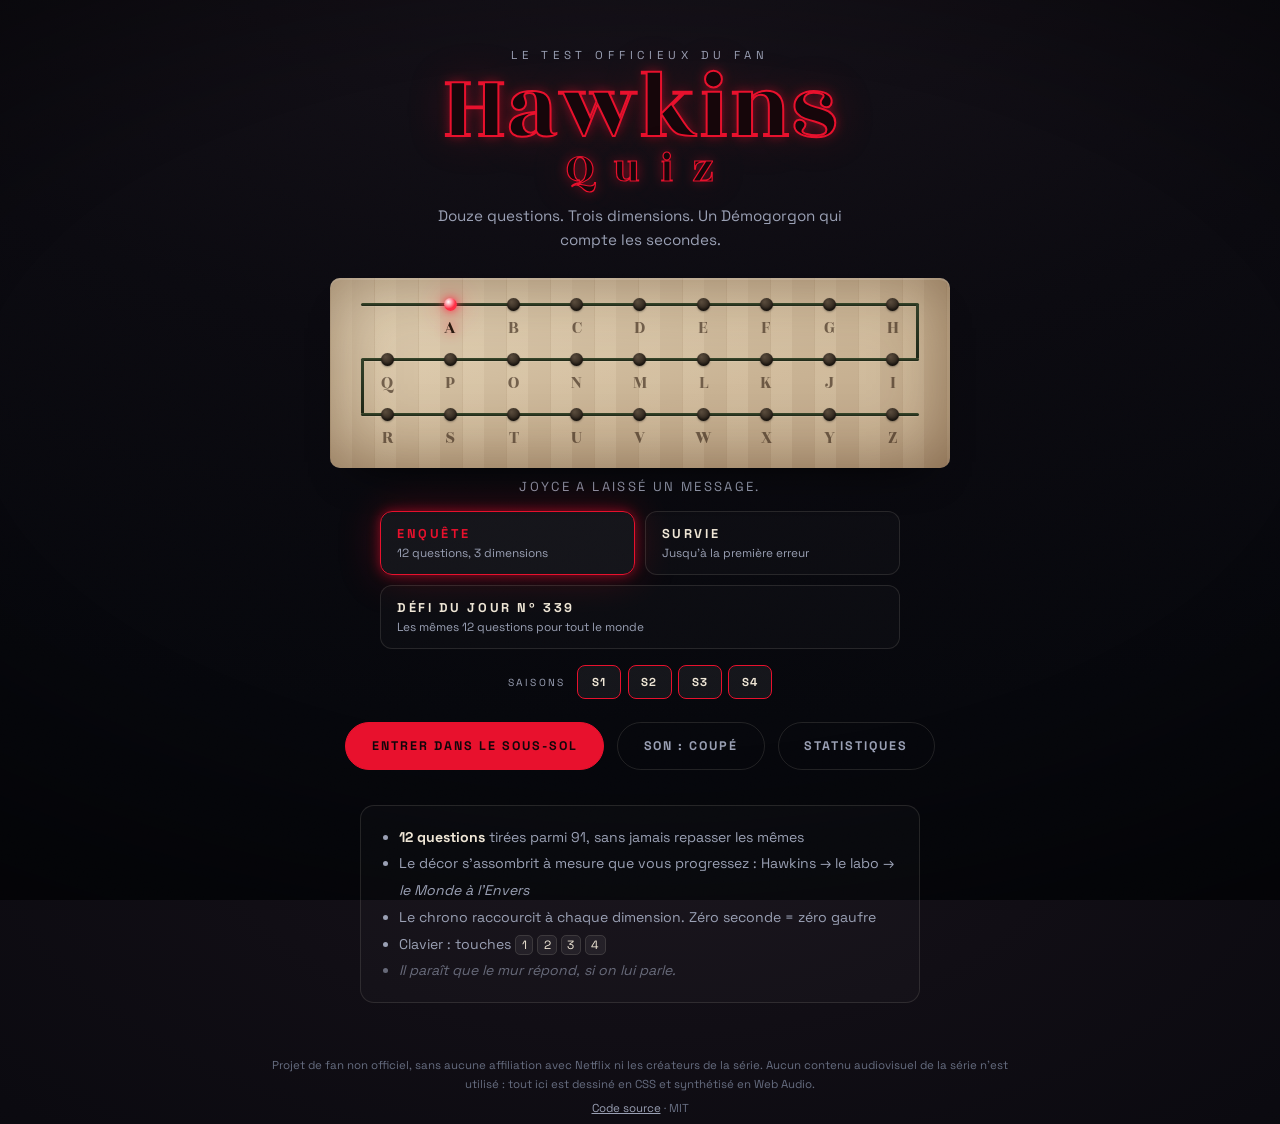
==== commit eef2fcba: "Pack jeu : jokers, serie de jours, statistiques, celebration Jokers, un usage chacun, masques en mod" ====
--- a/index.html
+++ b/index.html
@@ -1,215 +1,243 @@
-<!DOCTYPE html>
-<html lang="fr">
-<head>
-<meta charset="utf-8">
-<meta name="viewport" content="width=device-width, initial-scale=1, viewport-fit=cover">
-<title>Hawkins Quiz — Testez votre niveau de fan</title>
-<meta name="description" content="Douze questions, trois dimensions et un Démogorgon chronométré. Testez votre maîtrise de Stranger Things. Projet de fan non officiel.">
-<meta name="color-scheme" content="dark">
-<meta name="theme-color" content="#05060a">
-
-<meta property="og:title" content="Hawkins Quiz — Testez votre niveau de fan">
-<meta property="og:description" content="Douze questions, trois dimensions et un Démogorgon chronométré. Survivrez-vous au Monde à l'Envers ?">
-<meta property="og:type" content="website">
-<meta property="og:url" content="https://sebplace.github.io/hawkins-quiz/">
-<meta property="og:locale" content="fr_FR">
-<meta property="og:site_name" content="Hawkins Quiz">
-<meta property="og:image" content="https://sebplace.github.io/hawkins-quiz/assets/og.png">
-<meta property="og:image:width" content="1200">
-<meta property="og:image:height" content="630">
-<meta property="og:image:alt" content="Hawkins Quiz — un Démogorgon dessiné au trait rouge à côté du titre en néon.">
-<meta name="twitter:card" content="summary_large_image">
-<meta name="twitter:title" content="Hawkins Quiz — Testez votre niveau de fan">
-<meta name="twitter:description" content="Douze questions, trois dimensions et un Démogorgon chronométré.">
-<meta name="twitter:image" content="https://sebplace.github.io/hawkins-quiz/assets/og.png">
-<link rel="canonical" href="https://sebplace.github.io/hawkins-quiz/">
-
-<link rel="icon" href="data:image/svg+xml,<svg xmlns='http://www.w3.org/2000/svg' viewBox='0 0 100 100'><text y='.9em' font-size='90'>&#127851;</text></svg>">
-<link rel="manifest" href="manifest.webmanifest">
-<link rel="apple-touch-icon" href="assets/icon-192.png">
-<meta name="mobile-web-app-capable" content="yes">
-<meta name="apple-mobile-web-app-capable" content="yes">
-<meta name="apple-mobile-web-app-status-bar-style" content="black-translucent">
-<meta name="apple-mobile-web-app-title" content="Hawkins Quiz">
-<link rel="preconnect" href="https://fonts.googleapis.com">
-<link rel="preconnect" href="https://fonts.gstatic.com" crossorigin>
-<link href="https://fonts.googleapis.com/css2?family=Rozha+One&family=Space+Grotesk:wght@400;500;700&display=swap" rel="stylesheet">
-<link rel="stylesheet" href="assets/styles.css?v=5">
-</head>
-
-<body class="phase-0">
-
-<div class="grain" aria-hidden="true"></div>
-<div class="spores" id="spores" aria-hidden="true"></div>
-<div class="vignette" aria-hidden="true"></div>
-<div class="strike" id="strike" aria-hidden="true"></div>
-
-<main id="app">
-
-  <!-- ============ INTRO ============ -->
-  <section class="screen is-active" id="screen-intro" aria-labelledby="brandTitle">
-    <header class="brand">
-      <p class="brand__kicker">Le test officieux du fan</p>
-      <h1 class="brand__title" id="brandTitle" tabindex="-1">
-        <span class="brand__word">Hawkins</span>
-        <span class="brand__word brand__word--sub">Quiz</span>
-      </h1>
-      <p class="brand__tag">Douze questions. Trois dimensions. Un Démogorgon qui compte les secondes.</p>
-    </header>
-
-    <div class="wall" id="wall" aria-hidden="true"></div>
-    <p class="wall__caption" id="wallCaption">Joyce a laissé un message.</p>
-
-    <button class="ud-toggle" id="udToggle" type="button" aria-pressed="false" hidden>
-      <span class="ud-toggle__dot"></span><span id="udLabel">Mode Monde à l'Envers</span>
-    </button>
-
-    <p class="secrets" id="secrets" hidden></p>
-
-    <div class="modes" role="group" aria-label="Mode de jeu">
-      <button class="mode is-on" id="modeEnquete" type="button" aria-pressed="true">
-        <b>Enquête</b><span>12 questions, 3 dimensions</span>
-      </button>
-      <button class="mode" id="modeSurvie" type="button" aria-pressed="false">
-        <b>Survie</b><span>Jusqu'à la première erreur</span>
-      </button>
-      <button class="mode mode--wide" id="modeDefi" type="button" aria-pressed="false">
-        <b id="defiTitle">Défi du jour</b><span id="defiSub">Les mêmes 12 questions pour tout le monde</span>
-      </button>
-    </div>
-
-    <p class="record" id="record" hidden></p>
-
-    <div class="seasons" role="group" aria-label="Saisons incluses dans le tirage">
-      <span class="seasons__label">Saisons</span>
-      <button class="season is-on" id="s1" data-s="1" type="button" aria-pressed="true">S1</button>
-      <button class="season is-on" id="s2" data-s="2" type="button" aria-pressed="true">S2</button>
-      <button class="season is-on" id="s3" data-s="3" type="button" aria-pressed="true">S3</button>
-      <button class="season is-on" id="s4" data-s="4" type="button" aria-pressed="true">S4</button>
-    </div>
-
-    <div class="intro__actions">
-      <button class="btn btn--primary" id="btnStart" type="button">
-        <span id="startLabel">Entrer dans le sous-sol</span>
-      </button>
-      <button class="btn btn--ghost" id="btnSound" type="button" aria-pressed="false">
-        <span id="soundLabel">Son : coupé</span>
-      </button>
-    </div>
-
-    <ul class="rules">
-      <li class="only-enquete"><b>12 questions</b> tirées parmi 91, sans jamais repasser les mêmes</li>
-      <li class="only-enquete only-normal">Le décor s'assombrit à mesure que vous progressez&nbsp;: Hawkins → le labo → <i>le Monde à l'Envers</i></li>
-      <li class="only-enquete only-normal">Le chrono raccourcit à chaque dimension. Zéro seconde = zéro gaufre</li>
-      <li class="only-enquete only-ud">Trois strates, <b>aucune sortie</b>&nbsp;: Hawkins noyé → le labo mort → chez lui</li>
-      <li class="only-enquete only-ud">Chrono réduit de moitié&nbsp;: <b>15 s, 12 s, 10 s</b>. Les questions arrivent à l'envers</li>
-      <li class="only-survie"><b>Une seule erreur</b> et la chasse s'arrête. Pas de deuxième chance</li>
-      <li class="only-survie">Le chrono perd une demi-seconde à chaque question. Il ne remonte jamais</li>
-      <li class="only-defi"><b>Les mêmes 12 questions pour tout le monde</b>, tirées par la date du jour</li>
-      <li class="only-defi">Une seule tentative. Le filtre de saisons ne s'applique pas&nbsp;: tout le monde joue le même paquet</li>
-      <li class="only-keys">Clavier&nbsp;: touches <kbd>1</kbd> <kbd>2</kbd> <kbd>3</kbd> <kbd>4</kbd></li>
-      <li class="rules__hint">Il paraît que le mur répond, si on lui parle.</li>
-    </ul>
-  </section>
-
-  <!-- ============ QUIZ ============ -->
-  <section class="screen" id="screen-quiz" aria-labelledby="qText">
-    <div class="hud">
-      <div class="hud__phase">
-        <span class="dot" id="phaseDot"></span>
-        <span id="phaseName">Hawkins, 1983</span>
-      </div>
-      <div class="hud__progress" id="progress">Question 1 / 12</div>
-      <button class="hud__score" id="scoreBtn" type="button" title="Gaufres Eggo">
-        <span class="eggo" id="scoreIcon" aria-hidden="true">🧇</span><span id="score">0</span>
-      </button>
-    </div>
-
-    <!-- La chasse : le Démogorgon avance, vous reculez. -->
-    <div class="hunt" id="hunt" role="timer" aria-label="Temps restant">
-      <div class="hunt__track">
-        <div class="hunt__fill" id="huntFill"></div>
-        <div class="hunt__prey" aria-hidden="true"><span class="hunt__beam"></span><span class="hunt__body"></span></div>
-        <div class="demo" id="demo" aria-hidden="true">
-          <svg class="demo__svg" viewBox="0 0 56 66">
-            <g class="demo__limbs">
-              <path d="M25 48 C24 55 23 60 22 65" />
-              <path d="M31 48 C32 55 33 60 34 65" />
-              <path d="M24 30 C14 34 8 42 5 53" />
-              <path d="M32 30 C42 34 48 42 51 53" />
-            </g>
-            <path class="demo__torso" d="M28 22 C21 29 20 40 24 49 L32 49 C36 40 35 29 28 22 Z" />
-            <g class="demo__head">
-              <path class="petal" style="--a:-18deg;--o:-92deg" d="M28 25 C21 18 21 8 28 2 C35 8 35 18 28 25 Z" />
-              <path class="petal" style="--a:-9deg;--o:-46deg"  d="M28 25 C21 18 21 8 28 2 C35 8 35 18 28 25 Z" />
-              <path class="petal" style="--a:0deg;--o:0deg"     d="M28 25 C21 18 21 8 28 2 C35 8 35 18 28 25 Z" />
-              <path class="petal" style="--a:9deg;--o:46deg"    d="M28 25 C21 18 21 8 28 2 C35 8 35 18 28 25 Z" />
-              <path class="petal" style="--a:18deg;--o:92deg"   d="M28 25 C21 18 21 8 28 2 C35 8 35 18 28 25 Z" />
-            </g>
-          </svg>
-        </div>
-      </div>
-      <span class="hunt__val" id="timerVal">25</span>
-    </div>
-
-    <article class="card">
-      <p class="card__level" id="qLevel">Niveau 1 — Sous-sol des Wheeler</p>
-      <h2 class="card__q" id="qText" tabindex="-1">…</h2>
-      <div class="choices" id="choices" role="group" aria-label="Réponses possibles"></div>
-
-      <div class="spell" id="spell" hidden>
-        <div class="spell__slots" id="spellSlots" role="status" aria-live="polite"></div>
-        <div class="wall wall--mini" id="wallQuiz" aria-hidden="true"></div>
-        <p class="spell__hint">
-          Composez la réponse sur le mur, ou tapez-la au clavier.
-          <button class="spell__back" id="spellBack" type="button">Effacer</button>
-        </p>
-      </div>
-
-      <div class="reveal" id="reveal" aria-live="polite"></div>
-    </article>
-
-    <button class="btn btn--primary btn--next" id="btnNext" type="button" hidden>Suivant</button>
-    <div class="streak" id="streak" aria-hidden="true"></div>
-  </section>
-
-  <!-- ============ RESULT ============ -->
-  <section class="screen" id="screen-result" aria-labelledby="rankName">
-    <p class="result__kicker">Transmission terminée</p>
-    <div class="wall" id="wallResult" aria-hidden="true"></div>
-    <h2 class="result__rank" id="rankName" tabindex="-1">…</h2>
-    <p class="result__line" id="rankLine">…</p>
-    <p class="badge" id="badge" hidden></p>
-    <p class="marks" id="marks" aria-label="Détail des réponses"></p>
-
-    <div class="initials" id="initials" hidden>
-      <p class="initials__title">Vous entrez au tableau d'honneur</p>
-      <div class="initials__slots" id="iniSlots" aria-live="polite"></div>
-      <p class="initials__hint">Tapez trois lettres sur le mur, là-haut.</p>
-      <div class="initials__actions">
-        <button class="btn btn--ghost" id="iniBack" type="button">Effacer</button>
-        <button class="btn btn--primary" id="iniOk" type="button" disabled>Graver</button>
-      </div>
-    </div>
-
-    <div class="stats" id="stats"></div>
-    <div class="board" id="board" hidden></div>
-
-    <div class="result__actions">
-      <button class="btn btn--primary" id="btnReplay" type="button">Rejouer</button>
-      <button class="btn btn--ghost" id="btnShare" type="button">Copier mon score</button>
-      <button class="btn btn--ghost" id="btnCard" type="button">Carte à partager</button>
-    </div>
-  </section>
-
-</main>
-
-<footer class="foot">
-  <p>Projet de fan non officiel, sans aucune affiliation avec Netflix ni les créateurs de la série. Aucun contenu audiovisuel de la série n'est utilisé&nbsp;: tout ici est dessiné en CSS et synthétisé en Web&nbsp;Audio.</p>
-  <p><a href="https://github.com/sebplace/hawkins-quiz">Code source</a> · MIT</p>
-</footer>
-
-<script src="assets/questions.js?v=5"></script>
-<script src="assets/app.js?v=5"></script>
-</body>
-</html>
+<!DOCTYPE html>
+<html lang="fr">
+<head>
+<meta charset="utf-8">
+<meta name="viewport" content="width=device-width, initial-scale=1, viewport-fit=cover">
+<title>Hawkins Quiz — Testez votre niveau de fan</title>
+<meta name="description" content="Douze questions, trois dimensions et un Démogorgon chronométré. Testez votre maîtrise de Stranger Things. Projet de fan non officiel.">
+<meta name="color-scheme" content="dark">
+<meta name="theme-color" content="#05060a">
+
+<meta property="og:title" content="Hawkins Quiz — Testez votre niveau de fan">
+<meta property="og:description" content="Douze questions, trois dimensions et un Démogorgon chronométré. Survivrez-vous au Monde à l'Envers ?">
+<meta property="og:type" content="website">
+<meta property="og:url" content="https://sebplace.github.io/hawkins-quiz/">
+<meta property="og:locale" content="fr_FR">
+<meta property="og:site_name" content="Hawkins Quiz">
+<meta property="og:image" content="https://sebplace.github.io/hawkins-quiz/assets/og.png">
+<meta property="og:image:width" content="1200">
+<meta property="og:image:height" content="630">
+<meta property="og:image:alt" content="Hawkins Quiz — un Démogorgon dessiné au trait rouge à côté du titre en néon.">
+<meta name="twitter:card" content="summary_large_image">
+<meta name="twitter:title" content="Hawkins Quiz — Testez votre niveau de fan">
+<meta name="twitter:description" content="Douze questions, trois dimensions et un Démogorgon chronométré.">
+<meta name="twitter:image" content="https://sebplace.github.io/hawkins-quiz/assets/og.png">
+<link rel="canonical" href="https://sebplace.github.io/hawkins-quiz/">
+
+<link rel="icon" href="data:image/svg+xml,<svg xmlns='http://www.w3.org/2000/svg' viewBox='0 0 100 100'><text y='.9em' font-size='90'>&#127851;</text></svg>">
+<link rel="manifest" href="manifest.webmanifest">
+<link rel="apple-touch-icon" href="assets/icon-192.png">
+<meta name="mobile-web-app-capable" content="yes">
+<meta name="apple-mobile-web-app-capable" content="yes">
+<meta name="apple-mobile-web-app-status-bar-style" content="black-translucent">
+<meta name="apple-mobile-web-app-title" content="Hawkins Quiz">
+<link rel="preconnect" href="https://fonts.googleapis.com">
+<link rel="preconnect" href="https://fonts.gstatic.com" crossorigin>
+<link href="https://fonts.googleapis.com/css2?family=Rozha+One&family=Space+Grotesk:wght@400;500;700&display=swap" rel="stylesheet">
+<link rel="stylesheet" href="assets/styles.css?v=6">
+</head>
+
+<body class="phase-0">
+
+<div class="grain" aria-hidden="true"></div>
+<div class="spores" id="spores" aria-hidden="true"></div>
+<div class="vignette" aria-hidden="true"></div>
+<div class="strike" id="strike" aria-hidden="true"></div>
+
+<main id="app">
+
+  <!-- ============ INTRO ============ -->
+  <section class="screen is-active" id="screen-intro" aria-labelledby="brandTitle">
+    <header class="brand">
+      <p class="brand__kicker">Le test officieux du fan</p>
+      <h1 class="brand__title" id="brandTitle" tabindex="-1">
+        <span class="brand__word">Hawkins</span>
+        <span class="brand__word brand__word--sub">Quiz</span>
+      </h1>
+      <p class="brand__tag">Douze questions. Trois dimensions. Un Démogorgon qui compte les secondes.</p>
+    </header>
+
+    <div class="wall" id="wall" aria-hidden="true"></div>
+    <p class="wall__caption" id="wallCaption">Joyce a laissé un message.</p>
+
+    <button class="ud-toggle" id="udToggle" type="button" aria-pressed="false" hidden>
+      <span class="ud-toggle__dot"></span><span id="udLabel">Mode Monde à l'Envers</span>
+    </button>
+
+    <p class="secrets" id="secrets" hidden></p>
+
+    <div class="modes" role="group" aria-label="Mode de jeu">
+      <button class="mode is-on" id="modeEnquete" type="button" aria-pressed="true">
+        <b>Enquête</b><span>12 questions, 3 dimensions</span>
+      </button>
+      <button class="mode" id="modeSurvie" type="button" aria-pressed="false">
+        <b>Survie</b><span>Jusqu'à la première erreur</span>
+      </button>
+      <button class="mode mode--wide" id="modeDefi" type="button" aria-pressed="false">
+        <b id="defiTitle">Défi du jour</b><span id="defiSub">Les mêmes 12 questions pour tout le monde</span>
+      </button>
+    </div>
+
+    <p class="record" id="record" hidden></p>
+    <p class="daystreak" id="dayStreak" hidden></p>
+
+    <div class="seasons" role="group" aria-label="Saisons incluses dans le tirage">
+      <span class="seasons__label">Saisons</span>
+      <button class="season is-on" id="s1" data-s="1" type="button" aria-pressed="true">S1</button>
+      <button class="season is-on" id="s2" data-s="2" type="button" aria-pressed="true">S2</button>
+      <button class="season is-on" id="s3" data-s="3" type="button" aria-pressed="true">S3</button>
+      <button class="season is-on" id="s4" data-s="4" type="button" aria-pressed="true">S4</button>
+    </div>
+
+    <div class="intro__actions">
+      <button class="btn btn--primary" id="btnStart" type="button">
+        <span id="startLabel">Entrer dans le sous-sol</span>
+      </button>
+      <button class="btn btn--ghost" id="btnSound" type="button" aria-pressed="false">
+        <span id="soundLabel">Son : coupé</span>
+      </button>
+      <button class="btn btn--ghost" id="btnStats" type="button">Statistiques</button>
+    </div>
+
+    <ul class="rules">
+      <li class="only-enquete"><b>12 questions</b> tirées parmi 91, sans jamais repasser les mêmes</li>
+      <li class="only-enquete only-normal">Le décor s'assombrit à mesure que vous progressez&nbsp;: Hawkins → le labo → <i>le Monde à l'Envers</i></li>
+      <li class="only-enquete only-normal">Le chrono raccourcit à chaque dimension. Zéro seconde = zéro gaufre</li>
+      <li class="only-enquete only-ud">Trois strates, <b>aucune sortie</b>&nbsp;: Hawkins noyé → le labo mort → chez lui</li>
+      <li class="only-enquete only-ud">Chrono réduit de moitié&nbsp;: <b>15 s, 12 s, 10 s</b>. Les questions arrivent à l'envers</li>
+      <li class="only-survie"><b>Une seule erreur</b> et la chasse s'arrête. Pas de deuxième chance</li>
+      <li class="only-survie">Le chrono perd une demi-seconde à chaque question. Il ne remonte jamais</li>
+      <li class="only-defi"><b>Les mêmes 12 questions pour tout le monde</b>, tirées par la date du jour</li>
+      <li class="only-defi">Une seule tentative. Le filtre de saisons ne s'applique pas&nbsp;: tout le monde joue le même paquet</li>
+      <li class="only-keys">Clavier&nbsp;: touches <kbd>1</kbd> <kbd>2</kbd> <kbd>3</kbd> <kbd>4</kbd></li>
+      <li class="rules__hint">Il paraît que le mur répond, si on lui parle.</li>
+    </ul>
+  </section>
+
+  <!-- ============ QUIZ ============ -->
+  <section class="screen" id="screen-quiz" aria-labelledby="qText">
+    <div class="hud">
+      <div class="hud__phase">
+        <span class="dot" id="phaseDot"></span>
+        <span id="phaseName">Hawkins, 1983</span>
+      </div>
+      <div class="hud__progress" id="progress">Question 1 / 12</div>
+      <button class="hud__score" id="scoreBtn" type="button" title="Gaufres Eggo">
+        <span class="eggo" id="scoreIcon" aria-hidden="true">🧇</span><span id="score">0</span>
+      </button>
+    </div>
+
+    <!-- La chasse : le Démogorgon avance, vous reculez. -->
+    <div class="hunt" id="hunt" role="timer" aria-label="Temps restant">
+      <div class="hunt__track">
+        <div class="hunt__fill" id="huntFill"></div>
+        <div class="hunt__prey" aria-hidden="true"><span class="hunt__beam"></span><span class="hunt__body"></span></div>
+        <div class="demo" id="demo" aria-hidden="true">
+          <svg class="demo__svg" viewBox="0 0 56 66">
+            <g class="demo__limbs">
+              <path d="M25 48 C24 55 23 60 22 65" />
+              <path d="M31 48 C32 55 33 60 34 65" />
+              <path d="M24 30 C14 34 8 42 5 53" />
+              <path d="M32 30 C42 34 48 42 51 53" />
+            </g>
+            <path class="demo__torso" d="M28 22 C21 29 20 40 24 49 L32 49 C36 40 35 29 28 22 Z" />
+            <g class="demo__head">
+              <path class="petal" style="--a:-18deg;--o:-92deg" d="M28 25 C21 18 21 8 28 2 C35 8 35 18 28 25 Z" />
+              <path class="petal" style="--a:-9deg;--o:-46deg"  d="M28 25 C21 18 21 8 28 2 C35 8 35 18 28 25 Z" />
+              <path class="petal" style="--a:0deg;--o:0deg"     d="M28 25 C21 18 21 8 28 2 C35 8 35 18 28 25 Z" />
+              <path class="petal" style="--a:9deg;--o:46deg"    d="M28 25 C21 18 21 8 28 2 C35 8 35 18 28 25 Z" />
+              <path class="petal" style="--a:18deg;--o:92deg"   d="M28 25 C21 18 21 8 28 2 C35 8 35 18 28 25 Z" />
+            </g>
+          </svg>
+        </div>
+      </div>
+      <span class="hunt__val" id="timerVal">25</span>
+    </div>
+
+    <article class="card">
+      <p class="card__level" id="qLevel">Niveau 1 — Sous-sol des Wheeler</p>
+      <h2 class="card__q" id="qText" tabindex="-1">…</h2>
+      <div class="choices" id="choices" role="group" aria-label="Réponses possibles"></div>
+
+      <div class="spell" id="spell" hidden>
+        <div class="spell__slots" id="spellSlots" role="status" aria-live="polite"></div>
+        <div class="wall wall--mini" id="wallQuiz" aria-hidden="true"></div>
+        <p class="spell__hint">
+          Composez la réponse sur le mur, ou tapez-la au clavier.
+          <button class="spell__back" id="spellBack" type="button">Effacer</button>
+        </p>
+      </div>
+
+      <div class="reveal" id="reveal" aria-live="polite"></div>
+
+      <div class="jokers" id="jokers" role="group" aria-label="Jokers, un seul usage chacun">
+        <button class="joker" id="joker5050" type="button">
+          <span class="joker__ico">½</span>
+          <span class="joker__lbl">Batte de Steve<i>Deux réponses en moins</i></span>
+        </button>
+        <button class="joker" id="jokerTime" type="button">
+          <span class="joker__ico">‖</span>
+          <span class="joker__lbl">Walkman de Max<i>Le chrono s'arrête</i></span>
+        </button>
+        <button class="joker" id="jokerAv" type="button">
+          <span class="joker__ico">AV</span>
+          <span class="joker__lbl">Radio Cerebro<i>L'avis du Club AV</i></span>
+        </button>
+      </div>
+    </article>
+
+    <button class="btn btn--primary btn--next" id="btnNext" type="button" hidden>Suivant</button>
+    <div class="streak" id="streak" aria-hidden="true"></div>
+  </section>
+
+  <!-- ============ RESULT ============ -->
+  <section class="screen" id="screen-result" aria-labelledby="rankName">
+    <p class="result__kicker">Transmission terminée</p>
+    <div class="wall" id="wallResult" aria-hidden="true"></div>
+    <h2 class="result__rank" id="rankName" tabindex="-1">…</h2>
+    <p class="result__line" id="rankLine">…</p>
+    <p class="badge" id="badge" hidden></p>
+    <p class="marks" id="marks" aria-label="Détail des réponses"></p>
+
+    <div class="initials" id="initials" hidden>
+      <p class="initials__title">Vous entrez au tableau d'honneur</p>
+      <div class="initials__slots" id="iniSlots" aria-live="polite"></div>
+      <p class="initials__hint">Tapez trois lettres sur le mur, là-haut.</p>
+      <div class="initials__actions">
+        <button class="btn btn--ghost" id="iniBack" type="button">Effacer</button>
+        <button class="btn btn--primary" id="iniOk" type="button" disabled>Graver</button>
+      </div>
+    </div>
+
+    <div class="stats" id="stats"></div>
+    <div class="board" id="board" hidden></div>
+
+    <div class="result__actions">
+      <button class="btn btn--primary" id="btnReplay" type="button">Rejouer</button>
+      <button class="btn btn--ghost" id="btnShare" type="button">Copier mon score</button>
+      <button class="btn btn--ghost" id="btnCard" type="button">Carte à partager</button>
+    </div>
+  </section>
++  <!-- ============ STATISTIQUES ============ -->
+  <section class="screen" id="screen-stats" aria-labelledby="statsTitle">
+    <p class="result__kicker">Dossier personnel</p>
+    <h2 class="stats__title" id="statsTitle" tabindex="-1">Vos statistiques</h2>
+    <div id="statsBody"></div>
+    <div class="result__actions">
+      <button class="btn btn--primary" id="btnStatsBack" type="button">Retour</button>
+      <button class="btn btn--ghost" id="btnWipe" type="button">Effacer mes données</button>
+    </div>
+  </section>
+
+</main>
+
+<footer class="foot">
+  <p>Projet de fan non officiel, sans aucune affiliation avec Netflix ni les créateurs de la série. Aucun contenu audiovisuel de la série n'est utilisé&nbsp;: tout ici est dessiné en CSS et synthétisé en Web&nbsp;Audio.</p>
+  <p><a href="https://github.com/sebplace/hawkins-quiz">Code source</a> · MIT</p>
+</footer>
+
+<script src="assets/questions.js?v=6"></script>
+<script src="assets/app.js?v=6"></script>
+</body>
+</html>
--- a/assets/styles.css
+++ b/assets/styles.css
@@ -548,6 +548,88 @@
 .board__row.is-new { color: var(--accent-2); }
 .board__row.is-new b, .board__row.is-new span { color: var(--accent-2); text-shadow: 0 0 12px var(--accent); }
 
+/* ---------- Jokers ---------- */
+.jokers {
+  display: grid; grid-template-columns: repeat(3, 1fr); gap: .5rem;
+  margin-top: 1.3rem; padding-top: 1.2rem; border-top: 1px solid var(--line);
+}
+.joker {
+  display: flex; align-items: center; gap: .6rem; text-align: left;
+  font: inherit; cursor: pointer; min-height: 52px;
+  padding: .55rem .7rem; border-radius: 10px;
+  border: 1px solid var(--line); background: rgba(255, 255, 255, .03); color: var(--fg);
+  transition: border-color .2s, background .2s, opacity .25s;
+}
+.joker__ico {
+  flex: 0 0 auto; width: 30px; height: 30px; display: grid; place-items: center;
+  border-radius: 8px; font-size: .78rem; font-weight: 700; letter-spacing: .02em;
+  background: rgba(255, 255, 255, .07); color: var(--accent-2);
+}
+.joker__lbl { font-size: .74rem; font-weight: 700; letter-spacing: .04em; line-height: 1.2; }
+.joker__lbl i { display: block; font-style: normal; font-weight: 400; color: var(--muted); font-size: .68rem; margin-top: .15rem; }
+.joker:hover:not(:disabled) { border-color: var(--accent); background: rgba(255, 255, 255, .06); }
+.joker:focus-visible { outline: 2px solid var(--accent-2); outline-offset: 2px; }
+.joker:disabled { opacity: .32; cursor: default; }
+.joker.is-used .joker__ico { background: var(--accent); color: #12060a; }
+.joker.is-used { border-color: var(--accent); opacity: .55; }
+
+/* Avis du Club AV : une barre sous chaque réponse */
+.choice__vote {
+  position: absolute; left: 0; bottom: 0; height: 3px; border-radius: 0 3px 3px 0;
+  background: var(--accent-2); opacity: .75;
+  transition: width .7s var(--ease);
+}
+.choice { position: relative; overflow: hidden; }
+.choice__pct {
+  margin-left: auto; font-size: .72rem; font-variant-numeric: tabular-nums;
+  color: var(--accent-2); letter-spacing: .06em;
+}
+.spell__slot.is-hint { color: var(--accent-2); border-bottom-color: var(--accent-2); }
+
+/* Chrono gelé par le walkman */
+.hunt.is-frozen .demo { filter: grayscale(1) brightness(.7); animation: none; }
+.hunt.is-frozen .hunt__track { border-color: var(--accent-2); box-shadow: inset 0 0 24px rgba(255, 182, 72, .12); }
+.hunt.is-frozen .hunt__val::after { content: " s — gelé"; }
+
+/* ---------- Statistiques ---------- */
+.stats__title {
+  margin: .2rem 0 1.6rem; text-align: center;
+  font-family: "Rozha One", Georgia, serif; font-weight: 400;
+  font-size: clamp(1.8rem, 6vw, 2.8rem); line-height: 1;
+  color: #16060a; -webkit-text-stroke: 1.4px var(--accent); text-shadow: var(--glow);
+}
+.sblock { margin-bottom: 1.8rem; }
+.sblock__title {
+  margin: 0 0 .8rem; font-size: .66rem; letter-spacing: .26em;
+  text-transform: uppercase; color: var(--accent);
+}
+.hist { display: grid; gap: .28rem; }
+.hist__row { display: grid; grid-template-columns: 2.6ch 1fr; gap: .6rem; align-items: center; font-size: .78rem; }
+.hist__n { color: var(--muted); font-variant-numeric: tabular-nums; text-align: right; }
+.hist__bar {
+  height: 22px; border-radius: 4px; min-width: 26px; padding: 0 .5rem;
+  display: flex; align-items: center; justify-content: flex-end;
+  background: rgba(255, 255, 255, .07); color: var(--muted);
+  font-size: .72rem; font-variant-numeric: tabular-nums;
+  transition: width .6s var(--ease);
+}
+.hist__bar.is-top { background: var(--accent); color: #12060a; font-weight: 700; }
+.hist__bar.is-empty { background: rgba(255, 255, 255, .04); min-width: 12px; padding: 0; }
+.gallery { display: grid; grid-template-columns: repeat(auto-fit, minmax(120px, 1fr)); gap: .5rem; }
+.rankchip {
+  border: 1px solid var(--line); border-radius: 10px; padding: .7rem .6rem; text-align: center;
+  background: rgba(255, 255, 255, .02); color: #4d5468; font-size: .72rem; line-height: 1.3;
+}
+.rankchip.is-got { color: var(--fg); border-color: var(--accent); background: rgba(255, 255, 255, .05); }
+.rankchip b { display: block; font-family: "Rozha One", Georgia, serif; font-weight: 400; font-size: .95rem; }
+.rankchip.is-got b { color: var(--accent-2); }
+.empty { color: var(--muted); font-size: .88rem; line-height: 1.6; text-align: center; }
+
+.daystreak {
+  text-align: center; margin: -.8rem auto 1.4rem; font-size: .7rem;
+  letter-spacing: .2em; text-transform: uppercase; color: var(--accent-2);
+}
+
 /* ---------- Carte question ---------- */
 .card {
   border: 1px solid var(--line); border-radius: var(--radius);
@@ -621,6 +703,11 @@
   animation: fall 1.5s cubic-bezier(.5, 0, .9, .6) forwards;
 }
 @keyframes fall { to { transform: translateY(112svh) scale(1.25); opacity: .1; } }
+@keyframes burst {
+  from { transform: translate(-50%, -50%) scale(.4) rotate(0deg); opacity: 0; }
+  15% { opacity: 1; }
+  to { transform: translate(calc(-50% + var(--dx)), calc(-50% + var(--dy))) scale(1.1) rotate(240deg); opacity: 0; }
+}
 
 /* ---------- Résultat ---------- */
 .result__kicker, .result__line { text-align: center; }
@@ -690,6 +777,9 @@
   .mode { display: flex; align-items: baseline; gap: .7rem; }
   .mode b { margin: 0; }
   .initials__slot { width: 40px; height: 52px; font-size: 1.7rem; }
+  .jokers { grid-template-columns: 1fr; }
+  .joker__lbl i { display: inline; margin-left: .4rem; }
+  .joker__lbl { display: flex; align-items: baseline; }
 }
 
 /* Paysage sur téléphone : on récupère de la hauteur partout. */
@@ -724,6 +814,9 @@
   .initials { padding: .7rem .8rem; margin-bottom: .8rem; }
   .initials__slot { width: 34px; height: 42px; font-size: 1.4rem; }
   .initials__hint { margin-bottom: .6rem; }
+  .jokers { margin-top: .8rem; padding-top: .8rem; }
+  .joker { min-height: 40px; padding: .4rem .5rem; }
+  .joker__lbl i { display: none; }
 }
 
 /* ---------- Contraste renforcé sur demande du système ---------- */
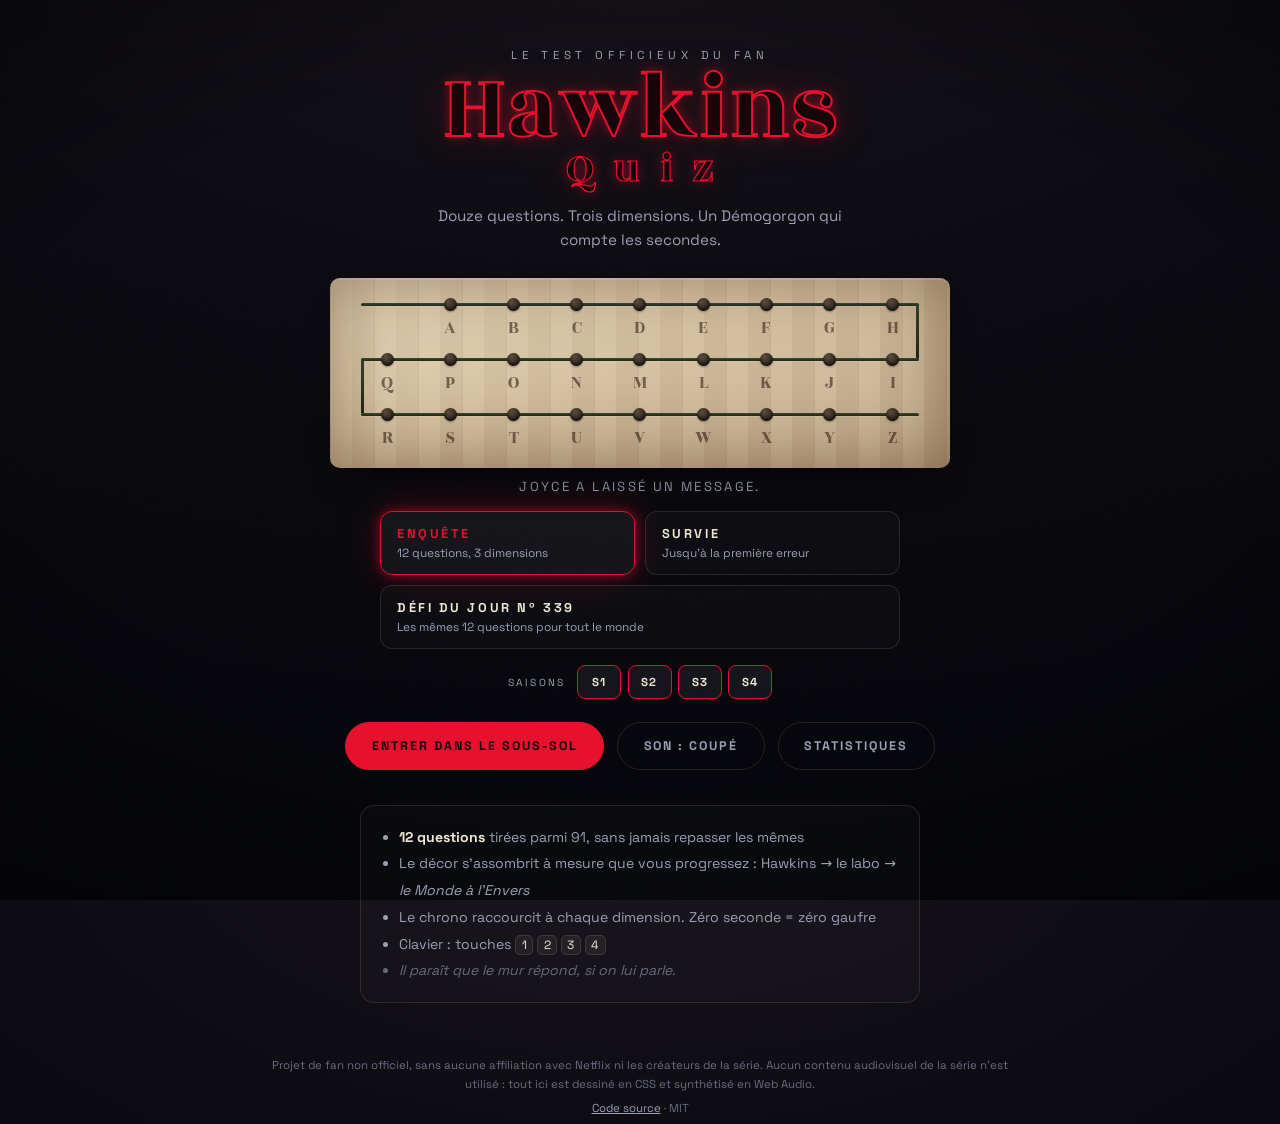
==== commit f35bf0d4: "Pack technique : polices auto-hebergees, decoupage, CSP, coquille Polices : - sous-ensembles latin e" ====
--- a/index.html
+++ b/index.html
@@ -7,6 +7,7 @@
 <meta name="description" content="Douze questions, trois dimensions et un Démogorgon chronométré. Testez votre maîtrise de Stranger Things. Projet de fan non officiel.">
 <meta name="color-scheme" content="dark">
 <meta name="theme-color" content="#05060a">
+<meta http-equiv="Content-Security-Policy" content="default-src 'self'; script-src 'self'; style-src 'self'; font-src 'self'; img-src 'self' data: blob:; connect-src 'self'; manifest-src 'self'; worker-src 'self'; base-uri 'none'; form-action 'none'; object-src 'none'">
 
 <meta property="og:title" content="Hawkins Quiz — Testez votre niveau de fan">
 <meta property="og:description" content="Douze questions, trois dimensions et un Démogorgon chronométré. Survivrez-vous au Monde à l'Envers ?">
@@ -31,10 +32,10 @@
 <meta name="apple-mobile-web-app-capable" content="yes">
 <meta name="apple-mobile-web-app-status-bar-style" content="black-translucent">
 <meta name="apple-mobile-web-app-title" content="Hawkins Quiz">
-<link rel="preconnect" href="https://fonts.googleapis.com">
-<link rel="preconnect" href="https://fonts.gstatic.com" crossorigin>
-<link href="https://fonts.googleapis.com/css2?family=Rozha+One&family=Space+Grotesk:wght@400;500;700&display=swap" rel="stylesheet">
-<link rel="stylesheet" href="assets/styles.css?v=6">
+<link rel="preload" href="assets/fonts/rozhaone-400-latin.woff2" as="font" type="font/woff2" crossorigin>
+<link rel="preload" href="assets/fonts/spacegrotesk-400-latin.woff2" as="font" type="font/woff2" crossorigin>
+<link rel="stylesheet" href="assets/fonts.css?v=7">
+<link rel="stylesheet" href="assets/styles.css?v=7">
 </head>
 
 <body class="phase-0">
@@ -43,6 +44,12 @@
 <div class="spores" id="spores" aria-hidden="true"></div>
 <div class="vignette" aria-hidden="true"></div>
 <div class="strike" id="strike" aria-hidden="true"></div>
+
+<div class="toast" id="toast" role="status" hidden>
+  <span id="toastText"></span>
+  <button class="toast__btn" id="toastAct" type="button"></button>
+  <button class="toast__close" id="toastNo" type="button" aria-label="Fermer">×</button>
+</div>
 
 <main id="app">
 
@@ -142,11 +149,11 @@
             </g>
             <path class="demo__torso" d="M28 22 C21 29 20 40 24 49 L32 49 C36 40 35 29 28 22 Z" />
             <g class="demo__head">
-              <path class="petal" style="--a:-18deg;--o:-92deg" d="M28 25 C21 18 21 8 28 2 C35 8 35 18 28 25 Z" />
-              <path class="petal" style="--a:-9deg;--o:-46deg"  d="M28 25 C21 18 21 8 28 2 C35 8 35 18 28 25 Z" />
-              <path class="petal" style="--a:0deg;--o:0deg"     d="M28 25 C21 18 21 8 28 2 C35 8 35 18 28 25 Z" />
-              <path class="petal" style="--a:9deg;--o:46deg"    d="M28 25 C21 18 21 8 28 2 C35 8 35 18 28 25 Z" />
-              <path class="petal" style="--a:18deg;--o:92deg"   d="M28 25 C21 18 21 8 28 2 C35 8 35 18 28 25 Z" />
+              <path class="petal petal--1" d="M28 25 C21 18 21 8 28 2 C35 8 35 18 28 25 Z" />
+              <path class="petal petal--2" d="M28 25 C21 18 21 8 28 2 C35 8 35 18 28 25 Z" />
+              <path class="petal petal--3" d="M28 25 C21 18 21 8 28 2 C35 8 35 18 28 25 Z" />
+              <path class="petal petal--4" d="M28 25 C21 18 21 8 28 2 C35 8 35 18 28 25 Z" />
+              <path class="petal petal--5" d="M28 25 C21 18 21 8 28 2 C35 8 35 18 28 25 Z" />
             </g>
           </svg>
         </div>
@@ -237,7 +244,8 @@
   <p><a href="https://github.com/sebplace/hawkins-quiz">Code source</a> · MIT</p>
 </footer>
 
-<script src="assets/questions.js?v=6"></script>
-<script src="assets/app.js?v=6"></script>
+<script src="assets/core.js?v=7"></script>
+<script src="assets/questions.js?v=7"></script>
+<script src="assets/app.js?v=7"></script>
 </body>
 </html>
--- a/assets/fonts.css
+++ b/assets/fonts.css
@@ -0,0 +1,84 @@
+/* Polices auto-hébergées — sous-ensembles latin et latin-ext extraits de Google Fonts.
+   Rozha One et Space Grotesk sont sous licence SIL Open Font License 1.1.
+   Grâce à unicode-range, un lecteur francophone ne télécharge que les fichiers latin. */
+
+/* Rozha One 400 — latin-ext */
+@font-face {
+  font-family: 'Rozha One';
+  font-style: normal;
+  font-weight: 400;
+  font-display: swap;
+  src: url('fonts/rozhaone-400-latin-ext.woff2') format('woff2');
+  unicode-range: U+0100-02BA, U+02BD-02C5, U+02C7-02CC, U+02CE-02D7, U+02DD-02FF, U+0304, U+0308, U+0329, U+1D00-1DBF, U+1E00-1E9F, U+1EF2-1EFF, U+2020, U+20A0-20AB, U+20AD-20C0, U+2113, U+2C60-2C7F, U+A720-A7FF;
+}
+
+/* Rozha One 400 — latin */
+@font-face {
+  font-family: 'Rozha One';
+  font-style: normal;
+  font-weight: 400;
+  font-display: swap;
+  src: url('fonts/rozhaone-400-latin.woff2') format('woff2');
+  unicode-range: U+0000-00FF, U+0131, U+0152-0153, U+02BB-02BC, U+02C6, U+02DA, U+02DC, U+0304, U+0308, U+0329, U+2000-206F, U+20AC, U+2122, U+2191, U+2193, U+2212, U+2215, U+FEFF, U+FFFD;
+}
+
+/* Space Grotesk 400 — latin-ext */
+@font-face {
+  font-family: 'Space Grotesk';
+  font-style: normal;
+  font-weight: 400;
+  font-display: swap;
+  src: url('fonts/spacegrotesk-400-latin-ext.woff2') format('woff2');
+  unicode-range: U+0100-02BA, U+02BD-02C5, U+02C7-02CC, U+02CE-02D7, U+02DD-02FF, U+0304, U+0308, U+0329, U+1D00-1DBF, U+1E00-1E9F, U+1EF2-1EFF, U+2020, U+20A0-20AB, U+20AD-20C0, U+2113, U+2C60-2C7F, U+A720-A7FF;
+}
+
+/* Space Grotesk 400 — latin */
+@font-face {
+  font-family: 'Space Grotesk';
+  font-style: normal;
+  font-weight: 400;
+  font-display: swap;
+  src: url('fonts/spacegrotesk-400-latin.woff2') format('woff2');
+  unicode-range: U+0000-00FF, U+0131, U+0152-0153, U+02BB-02BC, U+02C6, U+02DA, U+02DC, U+0304, U+0308, U+0329, U+2000-206F, U+20AC, U+2122, U+2191, U+2193, U+2212, U+2215, U+FEFF, U+FFFD;
+}
+
+/* Space Grotesk 500 — latin-ext */
+@font-face {
+  font-family: 'Space Grotesk';
+  font-style: normal;
+  font-weight: 500;
+  font-display: swap;
+  src: url('fonts/spacegrotesk-500-latin-ext.woff2') format('woff2');
+  unicode-range: U+0100-02BA, U+02BD-02C5, U+02C7-02CC, U+02CE-02D7, U+02DD-02FF, U+0304, U+0308, U+0329, U+1D00-1DBF, U+1E00-1E9F, U+1EF2-1EFF, U+2020, U+20A0-20AB, U+20AD-20C0, U+2113, U+2C60-2C7F, U+A720-A7FF;
+}
+
+/* Space Grotesk 500 — latin */
+@font-face {
+  font-family: 'Space Grotesk';
+  font-style: normal;
+  font-weight: 500;
+  font-display: swap;
+  src: url('fonts/spacegrotesk-500-latin.woff2') format('woff2');
+  unicode-range: U+0000-00FF, U+0131, U+0152-0153, U+02BB-02BC, U+02C6, U+02DA, U+02DC, U+0304, U+0308, U+0329, U+2000-206F, U+20AC, U+2122, U+2191, U+2193, U+2212, U+2215, U+FEFF, U+FFFD;
+}
+
+/* Space Grotesk 700 — latin-ext */
+@font-face {
+  font-family: 'Space Grotesk';
+  font-style: normal;
+  font-weight: 700;
+  font-display: swap;
+  src: url('fonts/spacegrotesk-700-latin-ext.woff2') format('woff2');
+  unicode-range: U+0100-02BA, U+02BD-02C5, U+02C7-02CC, U+02CE-02D7, U+02DD-02FF, U+0304, U+0308, U+0329, U+1D00-1DBF, U+1E00-1E9F, U+1EF2-1EFF, U+2020, U+20A0-20AB, U+20AD-20C0, U+2113, U+2C60-2C7F, U+A720-A7FF;
+}
+
+/* Space Grotesk 700 — latin */
+@font-face {
+  font-family: 'Space Grotesk';
+  font-style: normal;
+  font-weight: 700;
+  font-display: swap;
+  src: url('fonts/spacegrotesk-700-latin.woff2') format('woff2');
+  unicode-range: U+0000-00FF, U+0131, U+0152-0153, U+02BB-02BC, U+02C6, U+02DA, U+02DC, U+0304, U+0308, U+0329, U+2000-206F, U+20AC, U+2122, U+2191, U+2193, U+2212, U+2215, U+FEFF, U+FFFD;
+}
+
--- a/assets/styles.css
+++ b/assets/styles.css
@@ -386,6 +386,13 @@
   transform: rotate(var(--a)); transform-box: view-box; transform-origin: 28px 25px;
   transition: transform .5s var(--ease);
 }
+/* Angles fermé / ouvert de chaque pétale, en classes plutôt qu'en style
+   attribut : une CSP stricte interdit les styles en ligne. */
+.petal--1 { --a: -18deg; --o: -92deg; }
+.petal--2 { --a: -9deg;  --o: -46deg; }
+.petal--3 { --a: 0deg;   --o: 0deg; }
+.petal--4 { --a: 9deg;   --o: 46deg; }
+.petal--5 { --a: 18deg;  --o: 92deg; }
 .hunt.is-close .demo .petal { transform: rotate(var(--o)); }
 .hunt.is-close .demo {
   filter: drop-shadow(0 0 10px var(--accent));
@@ -547,6 +554,33 @@
 .board__row span { font-variant-numeric: tabular-nums; color: var(--fg); }
 .board__row.is-new { color: var(--accent-2); }
 .board__row.is-new b, .board__row.is-new span { color: var(--accent-2); text-shadow: 0 0 12px var(--accent); }
+
+/* ---------- Bandeau discret : mise à jour, installation ---------- */
+.toast {
+  position: fixed; left: 50%; bottom: max(1rem, env(safe-area-inset-bottom));
+  transform: translateX(-50%);
+  z-index: 9; display: flex; align-items: center; gap: .7rem;
+  width: min(520px, calc(100% - 1.6rem));
+  padding: .7rem .8rem .7rem 1.1rem; border-radius: 14px;
+  border: 1px solid var(--accent); background: rgba(12, 10, 18, .96);
+  box-shadow: var(--glow), 0 18px 40px -22px #000;
+  font-size: .82rem; color: var(--fg);
+  animation: toastIn .45s var(--ease) both;
+}
+@keyframes toastIn { from { opacity: 0; transform: translate(-50%, 14px); } }
+.toast span { flex: 1; line-height: 1.4; }
+.toast__btn {
+  flex: 0 0 auto; font: inherit; font-size: .7rem; font-weight: 700;
+  letter-spacing: .16em; text-transform: uppercase; cursor: pointer;
+  padding: .55rem 1rem; border-radius: 999px;
+  border: 0; background: var(--accent); color: #12060a;
+}
+.toast__close {
+  flex: 0 0 auto; font: inherit; font-size: 1.2rem; line-height: 1; cursor: pointer;
+  width: 30px; height: 30px; border-radius: 50%;
+  border: 1px solid var(--line); background: none; color: var(--muted);
+}
+.toast__close:hover { color: var(--fg); border-color: var(--accent); }
 
 /* ---------- Jokers ---------- */
 .jokers {
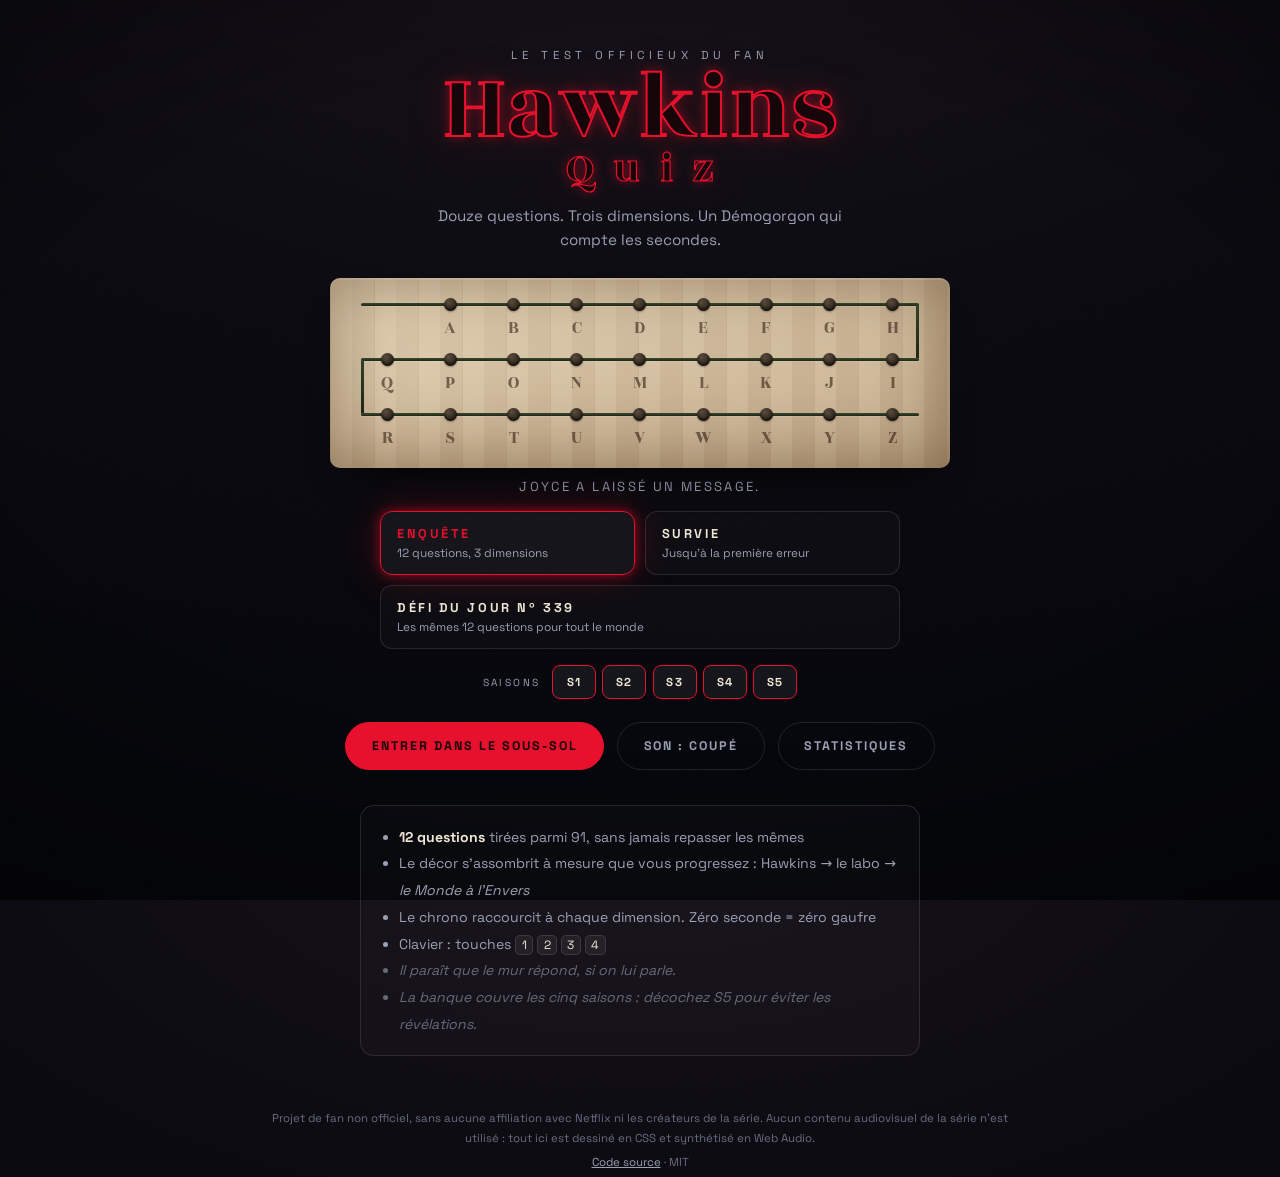
==== commit 7c09e35f: "Saison 5 et quatre nouveaux formats de questions Saison 5 : - 21 questions couvrant les trois niveau" ====
--- a/index.html
+++ b/index.html
@@ -34,8 +34,8 @@
 <meta name="apple-mobile-web-app-title" content="Hawkins Quiz">
 <link rel="preload" href="assets/fonts/rozhaone-400-latin.woff2" as="font" type="font/woff2" crossorigin>
 <link rel="preload" href="assets/fonts/spacegrotesk-400-latin.woff2" as="font" type="font/woff2" crossorigin>
-<link rel="stylesheet" href="assets/fonts.css?v=7">
-<link rel="stylesheet" href="assets/styles.css?v=7">
+<link rel="stylesheet" href="assets/fonts.css?v=9">
+<link rel="stylesheet" href="assets/styles.css?v=9">
 </head>
 
 <body class="phase-0">
@@ -94,6 +94,7 @@
       <button class="season is-on" id="s2" data-s="2" type="button" aria-pressed="true">S2</button>
       <button class="season is-on" id="s3" data-s="3" type="button" aria-pressed="true">S3</button>
       <button class="season is-on" id="s4" data-s="4" type="button" aria-pressed="true">S4</button>
+      <button class="season is-on" id="s5" data-s="5" type="button" aria-pressed="true">S5</button>
     </div>
 
     <div class="intro__actions">
@@ -118,6 +119,7 @@
       <li class="only-defi">Une seule tentative. Le filtre de saisons ne s'applique pas&nbsp;: tout le monde joue le même paquet</li>
       <li class="only-keys">Clavier&nbsp;: touches <kbd>1</kbd> <kbd>2</kbd> <kbd>3</kbd> <kbd>4</kbd></li>
       <li class="rules__hint">Il paraît que le mur répond, si on lui parle.</li>
+      <li class="rules__hint">La banque couvre les cinq saisons&nbsp;: décochez S5 pour éviter les révélations.</li>
     </ul>
   </section>
 
@@ -164,7 +166,19 @@
     <article class="card">
       <p class="card__level" id="qLevel">Niveau 1 — Sous-sol des Wheeler</p>
       <h2 class="card__q" id="qText" tabindex="-1">…</h2>
+
+      <div class="art" id="art" hidden></div>
+
       <div class="choices" id="choices" role="group" aria-label="Réponses possibles"></div>
+
+      <div class="chrono" id="chrono" hidden>
+        <ol class="chrono__slots" id="chronoSlots" aria-live="polite"></ol>
+        <div class="chrono__pool" id="chronoPool" role="group" aria-label="Moments à ordonner"></div>
+        <p class="chrono__hint">
+          Touchez les trois moments du plus ancien au plus récent.
+          <button class="spell__back" id="chronoBack" type="button">Effacer</button>
+        </p>
+      </div>
 
       <div class="spell" id="spell" hidden>
         <div class="spell__slots" id="spellSlots" role="status" aria-live="polite"></div>
@@ -244,8 +258,9 @@
   <p><a href="https://github.com/sebplace/hawkins-quiz">Code source</a> · MIT</p>
 </footer>
 
-<script src="assets/core.js?v=7"></script>
-<script src="assets/questions.js?v=7"></script>
-<script src="assets/app.js?v=7"></script>
+<script src="assets/core.js?v=9"></script>
+<script src="assets/art.js?v=9"></script>
+<script src="assets/questions.js?v=9"></script>
+<script src="assets/app.js?v=9"></script>
 </body>
 </html>
--- a/assets/styles.css
+++ b/assets/styles.css
@@ -503,6 +503,65 @@
   border: 1px solid var(--line); background: none; color: var(--muted);
 }
 .spell__back:hover { color: var(--fg); border-color: var(--accent); }
+
+/* ---------- Devinette dessinée ---------- */
+.art { display: grid; place-items: center; margin: 0 0 1.4rem; }
+.art__svg {
+  width: clamp(120px, 34vw, 190px); height: auto;
+  fill: none; stroke: currentColor; stroke-width: 3.4;
+  stroke-linecap: round; stroke-linejoin: round;
+  color: var(--accent);
+  filter: drop-shadow(0 0 14px currentColor);
+  animation: artIn .6s var(--ease) both;
+}
+@keyframes artIn { from { opacity: 0; transform: scale(.9) rotate(-3deg); } }
+
+/* ---------- Vrai / Faux et l'intrus ---------- */
+.choices--vf { grid-template-columns: 1fr 1fr; }
+.choices--vf .choice {
+  justify-content: center; min-height: 82px;
+  font-family: "Rozha One", Georgia, serif; font-size: 1.5rem; letter-spacing: .06em;
+}
+.choices--vf .choice__key { display: none; }
+.choices--grid { grid-template-columns: 1fr 1fr; }
+.choices--grid .choice { min-height: 72px; }
+
+/* ---------- Chronologie ---------- */
+.chrono__slots {
+  list-style: none; counter-reset: etape; display: grid; gap: .45rem;
+  margin: 0 0 1rem; padding: 0;
+}
+.chrono__slot {
+  counter-increment: etape;
+  display: flex; align-items: center; gap: .8rem; min-height: 50px;
+  padding: .6rem .9rem; border-radius: 10px;
+  border: 1px dashed var(--line); background: rgba(255, 255, 255, .02);
+  color: var(--muted); font-size: .86rem; line-height: 1.3;
+}
+.chrono__slot::before {
+  content: counter(etape); flex: 0 0 auto;
+  width: 26px; height: 26px; display: grid; place-items: center;
+  border-radius: 6px; font-size: .72rem; font-weight: 700;
+  background: rgba(255, 255, 255, .07); color: var(--muted);
+}
+.chrono__slot.is-filled { border-style: solid; border-color: var(--line); color: var(--fg); }
+.chrono__slot.is-next { border-color: var(--accent); }
+.chrono__slot.is-ok { border-color: #2ee6a8; background: rgba(46, 230, 168, .12); }
+.chrono__slot.is-ko { border-color: var(--blood); background: rgba(232, 17, 45, .12); }
+.chrono__pool { display: grid; gap: .5rem; margin-bottom: 1rem; }
+.chrono__chip {
+  font: inherit; text-align: left; cursor: pointer; min-height: 50px;
+  padding: .6rem .9rem; border-radius: 10px; color: var(--fg);
+  border: 1px solid var(--line); background: rgba(255, 255, 255, .04);
+  transition: opacity .2s, border-color .2s, transform .12s var(--ease);
+}
+.chrono__chip:hover:not(:disabled) { border-color: var(--accent); transform: translateX(4px); }
+.chrono__chip:focus-visible { outline: 2px solid var(--accent-2); outline-offset: 2px; }
+.chrono__chip.is-taken { opacity: .25; pointer-events: none; }
+.chrono__hint {
+  margin: 0; text-align: center; font-size: .76rem; color: var(--muted);
+  display: flex; align-items: center; justify-content: center; gap: .6rem; flex-wrap: wrap;
+}
 
 /* ---------- Saisie des initiales, façon borne d'arcade ---------- */
 .initials {
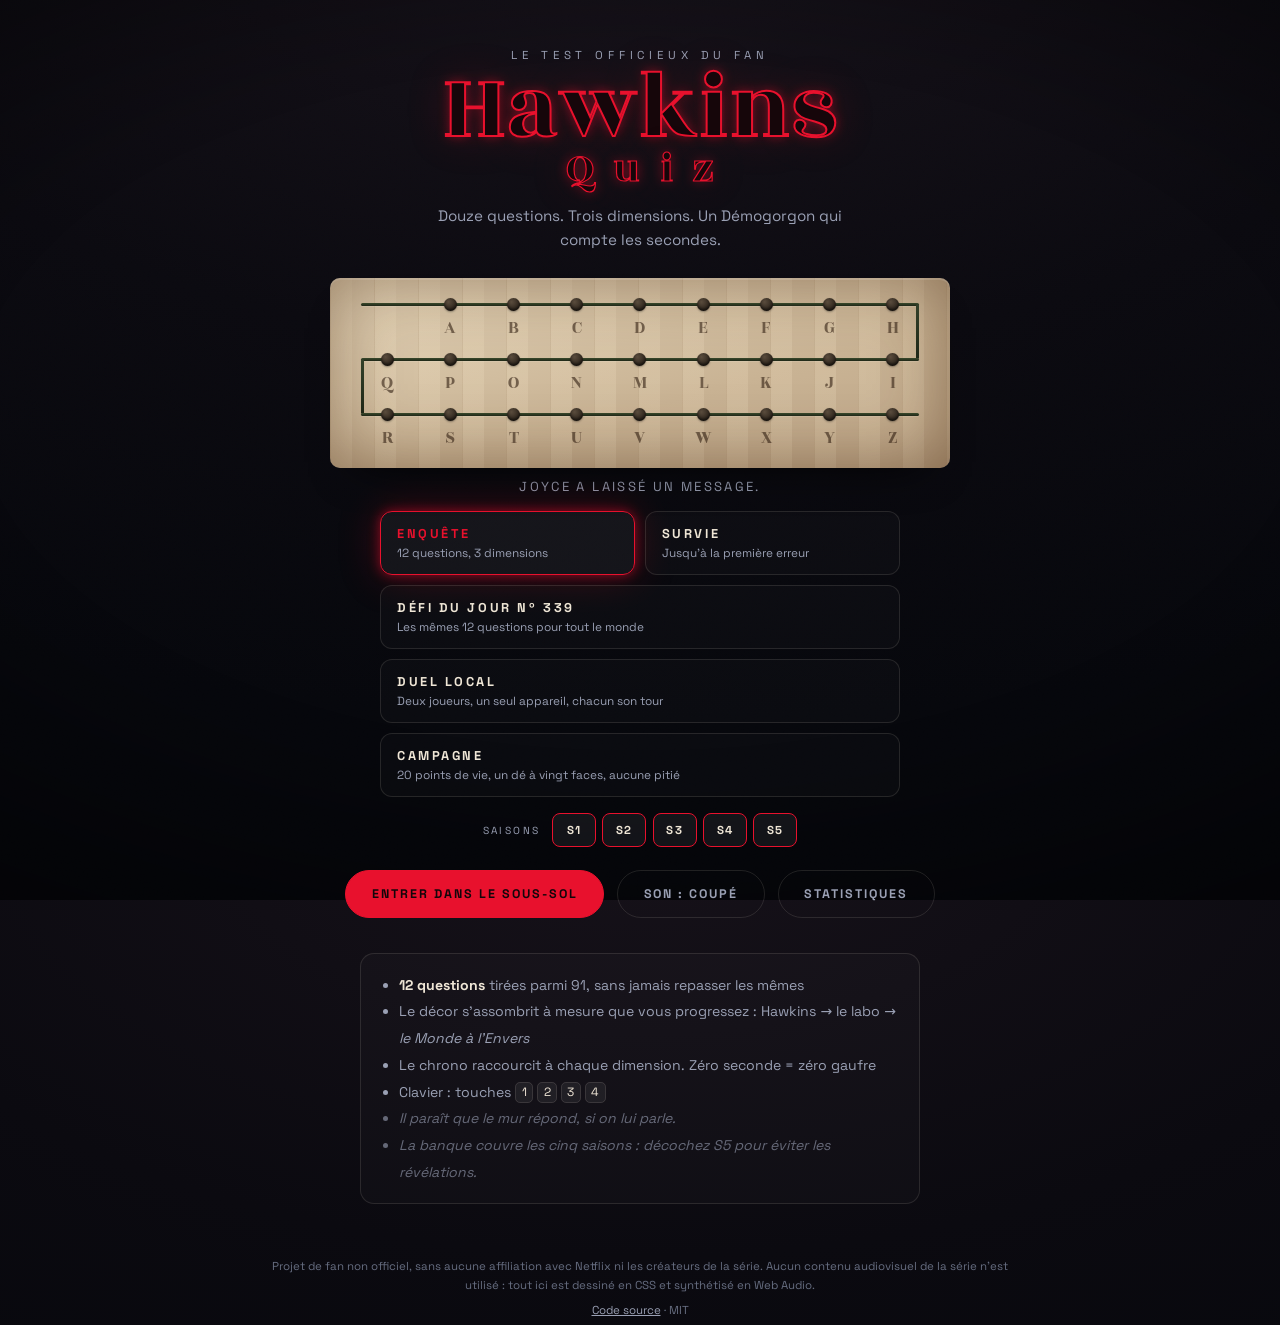
==== commit 5656a764: "Deux modes de jeu : Duel local et Campagne Duel local, en pass-and-play : - douze questions, six cha" ====
--- a/index.html
+++ b/index.html
@@ -34,8 +34,8 @@
 <meta name="apple-mobile-web-app-title" content="Hawkins Quiz">
 <link rel="preload" href="assets/fonts/rozhaone-400-latin.woff2" as="font" type="font/woff2" crossorigin>
 <link rel="preload" href="assets/fonts/spacegrotesk-400-latin.woff2" as="font" type="font/woff2" crossorigin>
-<link rel="stylesheet" href="assets/fonts.css?v=9">
-<link rel="stylesheet" href="assets/styles.css?v=9">
+<link rel="stylesheet" href="assets/fonts.css?v=10">
+<link rel="stylesheet" href="assets/styles.css?v=10">
 </head>
 
 <body class="phase-0">
@@ -44,6 +44,13 @@
 <div class="spores" id="spores" aria-hidden="true"></div>
 <div class="vignette" aria-hidden="true"></div>
 <div class="strike" id="strike" aria-hidden="true"></div>
+
+<div class="relay" id="relay" hidden>
+  <p class="relay__kicker">Passez l'appareil</p>
+  <p class="relay__who" id="relayWho">Joueur 2</p>
+  <p class="relay__score" id="relayScore"></p>
+  <button class="btn btn--primary" id="relayGo" type="button">Je suis prêt·e</button>
+</div>
 
 <div class="toast" id="toast" role="status" hidden>
   <span id="toastText"></span>
@@ -83,6 +90,12 @@
       <button class="mode mode--wide" id="modeDefi" type="button" aria-pressed="false">
         <b id="defiTitle">Défi du jour</b><span id="defiSub">Les mêmes 12 questions pour tout le monde</span>
       </button>
+      <button class="mode mode--wide" id="modeDuel" type="button" aria-pressed="false">
+        <b>Duel local</b><span>Deux joueurs, un seul appareil, chacun son tour</span>
+      </button>
+      <button class="mode mode--wide" id="modeCampagne" type="button" aria-pressed="false">
+        <b>Campagne</b><span>20 points de vie, un dé à vingt faces, aucune pitié</span>
+      </button>
     </div>
 
     <p class="record" id="record" hidden></p>
@@ -115,6 +128,11 @@
       <li class="only-enquete only-ud">Chrono réduit de moitié&nbsp;: <b>15 s, 12 s, 10 s</b>. Les questions arrivent à l'envers</li>
       <li class="only-survie"><b>Une seule erreur</b> et la chasse s'arrête. Pas de deuxième chance</li>
       <li class="only-survie">Le chrono perd une demi-seconde à chaque question. Il ne remonte jamais</li>
+      <li class="only-duel"><b>Six questions chacun</b>, en alternance. L'appareil passe de main en main</li>
+      <li class="only-duel">Pas de jokers : à armes égales, ou pas de duel du tout</li>
+      <li class="only-campagne"><b>20 points de vie.</b> Une erreur coûte 4, 6 ou 8 points selon le niveau</li>
+      <li class="only-campagne">Un <b>dé à vingt faces</b> est lancé avant chaque question. Un 20 écarte deux réponses, un 1 divise le chrono par deux</li>
+      <li class="only-campagne">La campagne s'arrête à zéro point de vie. Vingt questions tenues, et vous êtes sorti·e vivant·e</li>
       <li class="only-defi"><b>Les mêmes 12 questions pour tout le monde</b>, tirées par la date du jour</li>
       <li class="only-defi">Une seule tentative. Le filtre de saisons ne s'applique pas&nbsp;: tout le monde joue le même paquet</li>
       <li class="only-keys">Clavier&nbsp;: touches <kbd>1</kbd> <kbd>2</kbd> <kbd>3</kbd> <kbd>4</kbd></li>
@@ -131,8 +149,14 @@
         <span id="phaseName">Hawkins, 1983</span>
       </div>
       <div class="hud__progress" id="progress">Question 1 / 12</div>
+      <div class="hp" id="hp" hidden>
+        <span class="hp__die" id="hpDie">20</span>
+        <span class="hp__bar"><span class="hp__fill" id="hpFill"></span></span>
+        <span class="hp__val" id="hpVal">20</span>
+      </div>
       <button class="hud__score" id="scoreBtn" type="button" title="Gaufres Eggo">
         <span class="eggo" id="scoreIcon" aria-hidden="true">🧇</span><span id="score">0</span>
+        <span class="hud__duel" id="duelScore" hidden></span>
       </button>
     </div>
 
@@ -258,9 +282,9 @@
   <p><a href="https://github.com/sebplace/hawkins-quiz">Code source</a> · MIT</p>
 </footer>
 
-<script src="assets/core.js?v=9"></script>
-<script src="assets/art.js?v=9"></script>
-<script src="assets/questions.js?v=9"></script>
-<script src="assets/app.js?v=9"></script>
+<script src="assets/core.js?v=10"></script>
+<script src="assets/art.js?v=10"></script>
+<script src="assets/questions.js?v=10"></script>
+<script src="assets/app.js?v=10"></script>
 </body>
 </html>
--- a/assets/styles.css
+++ b/assets/styles.css
@@ -451,10 +451,74 @@
 body.mode-defi .only-defi { display: list-item; }
 body.mode-defi .only-enquete, body.mode-defi .only-survie { display: none; }
 body.mode-defi .seasons { opacity: .35; pointer-events: none; }
-.modes { grid-template-areas: "a b" "c c"; }
+.only-duel { display: none; }
+body.mode-duel .only-duel { display: list-item; }
+body.mode-duel .only-enquete, body.mode-duel .only-survie, body.mode-duel .only-defi { display: none; }
+.only-campagne { display: none; }
+body.mode-campagne .only-campagne { display: list-item; }
+body.mode-campagne .only-enquete, body.mode-campagne .only-survie,
+body.mode-campagne .only-defi, body.mode-campagne .only-duel { display: none; }
+.modes { grid-template-areas: "a b" "c c" "d d" "e e"; }
 .mode--wide { grid-area: c; }
+#modeDuel { grid-area: d; }
+#modeCampagne { grid-area: e; }
 .mode--done { border-style: dashed; }
 .mode--done b { color: var(--accent-2) !important; }
+
+/* ---------- Points de vie et dé de la campagne ---------- */
+.hp { display: flex; align-items: center; gap: .5rem; }
+.hp__die {
+  flex: 0 0 auto; width: 28px; height: 28px; display: grid; place-items: center;
+  font-size: .72rem; font-weight: 700; font-variant-numeric: tabular-nums;
+  color: var(--accent-2); background: rgba(255, 255, 255, .07);
+  clip-path: polygon(50% 0%, 93% 25%, 93% 75%, 50% 100%, 7% 75%, 7% 25%);
+  transition: color .3s, background .3s;
+}
+.hp__die.is-crit { color: #05100d; background: #2ee6a8; }
+.hp__die.is-fumble { color: #fff; background: var(--blood); }
+.hp__die.is-rolling { animation: dieRoll .5s steps(6); }
+@keyframes dieRoll { 50% { transform: rotate(180deg) scale(1.2); } }
+.hp__bar {
+  width: clamp(70px, 16vw, 130px); height: 8px; border-radius: 99px;
+  background: rgba(255, 255, 255, .09); overflow: hidden;
+}
+.hp__fill {
+  display: block; height: 100%; width: 100%; border-radius: 99px;
+  background: linear-gradient(90deg, var(--accent), var(--accent-2));
+  transform-origin: left center;
+  transition: transform .5s var(--ease), background .4s;
+}
+.hp__fill.is-low { background: linear-gradient(90deg, #e8112d, #ff7a2f); }
+.hp__val { font-size: .8rem; font-variant-numeric: tabular-nums; color: var(--fg); }
+
+/* ---------- Relais du duel ---------- */
+.relay {
+  position: fixed; inset: 0; z-index: 10; display: grid; place-content: center;
+  text-align: center; gap: .4rem; padding: 2rem;
+  background: radial-gradient(120% 90% at 50% 40%, var(--bg-2) 0%, var(--bg) 55%, #04040a 100%);
+  animation: fadeUp .4s var(--ease) both;
+}
+.relay__kicker {
+  margin: 0; font-size: .72rem; letter-spacing: .42em; text-transform: uppercase; color: var(--muted);
+}
+.relay__who {
+  margin: .3rem 0 .2rem; font-family: "Rozha One", Georgia, serif; font-weight: 400;
+  font-size: clamp(2.4rem, 10vw, 4.2rem); line-height: 1;
+  color: #16060a; -webkit-text-stroke: 1.6px var(--accent); text-shadow: var(--glow);
+}
+.relay__score {
+  margin: 0 0 1.8rem; font-size: .8rem; letter-spacing: .2em;
+  text-transform: uppercase; color: var(--muted); font-variant-numeric: tabular-nums;
+}
+.relay .btn { justify-self: center; }
+
+/* Score des deux joueurs dans le bandeau */
+.hud__duel {
+  display: flex; align-items: center; gap: .45rem;
+  font-size: .9rem; font-variant-numeric: tabular-nums; color: var(--muted);
+}
+.hud__duel b { color: var(--fg); font-weight: 700; }
+.hud__duel .is-turn { color: var(--accent); }
 
 /* ---------- Filtre par saison ---------- */
 .seasons {
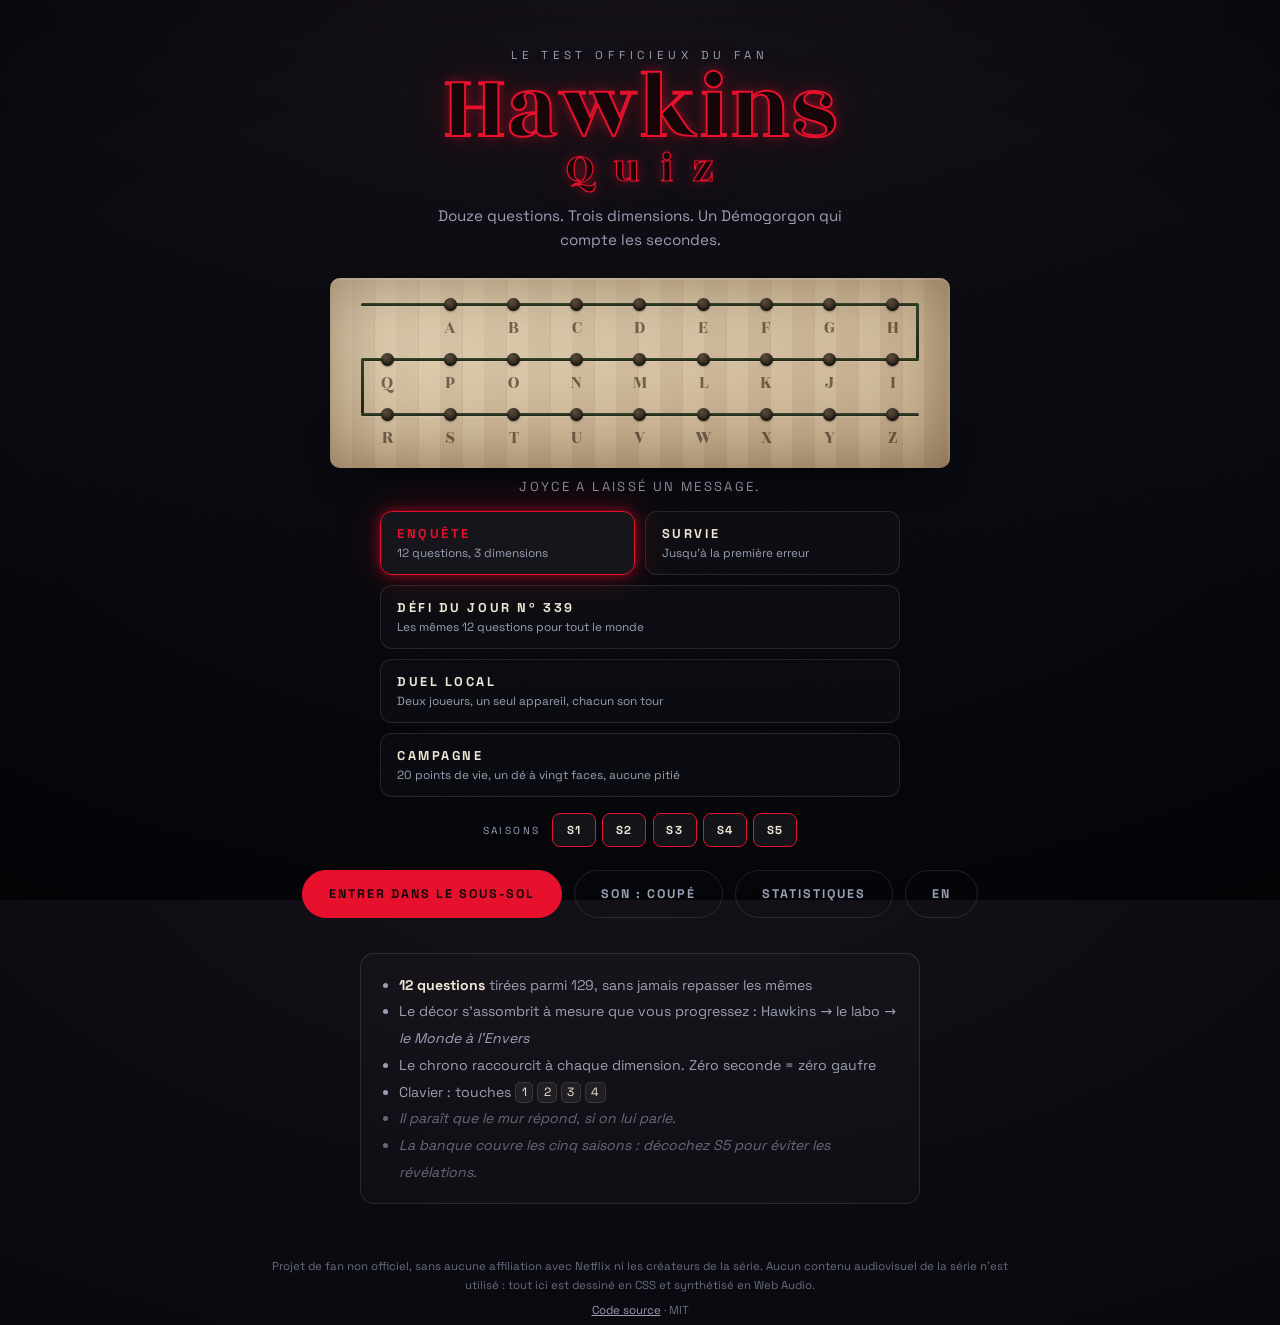
==== commit 36d83fd7: "Version anglaise complete, histogramme reparti sous CSP stricte Bascule FR/EN sur toute l'applicatio" ====
--- a/index.html
+++ b/index.html
@@ -34,8 +34,8 @@
 <meta name="apple-mobile-web-app-title" content="Hawkins Quiz">
 <link rel="preload" href="assets/fonts/rozhaone-400-latin.woff2" as="font" type="font/woff2" crossorigin>
 <link rel="preload" href="assets/fonts/spacegrotesk-400-latin.woff2" as="font" type="font/woff2" crossorigin>
-<link rel="stylesheet" href="assets/fonts.css?v=10">
-<link rel="stylesheet" href="assets/styles.css?v=10">
+<link rel="stylesheet" href="assets/fonts.css?v=11">
+<link rel="stylesheet" href="assets/styles.css?v=11">
 </head>
 
 <body class="phase-0">
@@ -118,10 +118,13 @@
         <span id="soundLabel">Son : coupé</span>
       </button>
       <button class="btn btn--ghost" id="btnStats" type="button">Statistiques</button>
+      <button class="btn btn--ghost" id="btnLang" type="button" aria-label="Changer de langue">
+        <span id="langLabel">EN</span>
+      </button>
     </div>
 
     <ul class="rules">
-      <li class="only-enquete"><b>12 questions</b> tirées parmi 91, sans jamais repasser les mêmes</li>
+      <li class="only-enquete"><b>12 questions</b> tirées parmi <span id="bankSize">129</span>, sans jamais repasser les mêmes</li>
       <li class="only-enquete only-normal">Le décor s'assombrit à mesure que vous progressez&nbsp;: Hawkins → le labo → <i>le Monde à l'Envers</i></li>
       <li class="only-enquete only-normal">Le chrono raccourcit à chaque dimension. Zéro seconde = zéro gaufre</li>
       <li class="only-enquete only-ud">Trois strates, <b>aucune sortie</b>&nbsp;: Hawkins noyé → le labo mort → chez lui</li>
@@ -282,9 +285,11 @@
   <p><a href="https://github.com/sebplace/hawkins-quiz">Code source</a> · MIT</p>
 </footer>
 
-<script src="assets/core.js?v=10"></script>
-<script src="assets/art.js?v=10"></script>
-<script src="assets/questions.js?v=10"></script>
-<script src="assets/app.js?v=10"></script>
+<script src="assets/core.js?v=11"></script>
+<script src="assets/i18n.js?v=11"></script>
+<script src="assets/art.js?v=11"></script>
+<script src="assets/questions.js?v=11"></script>
+<script src="assets/questions.en.js?v=11"></script>
+<script src="assets/app.js?v=11"></script>
 </body>
 </html>
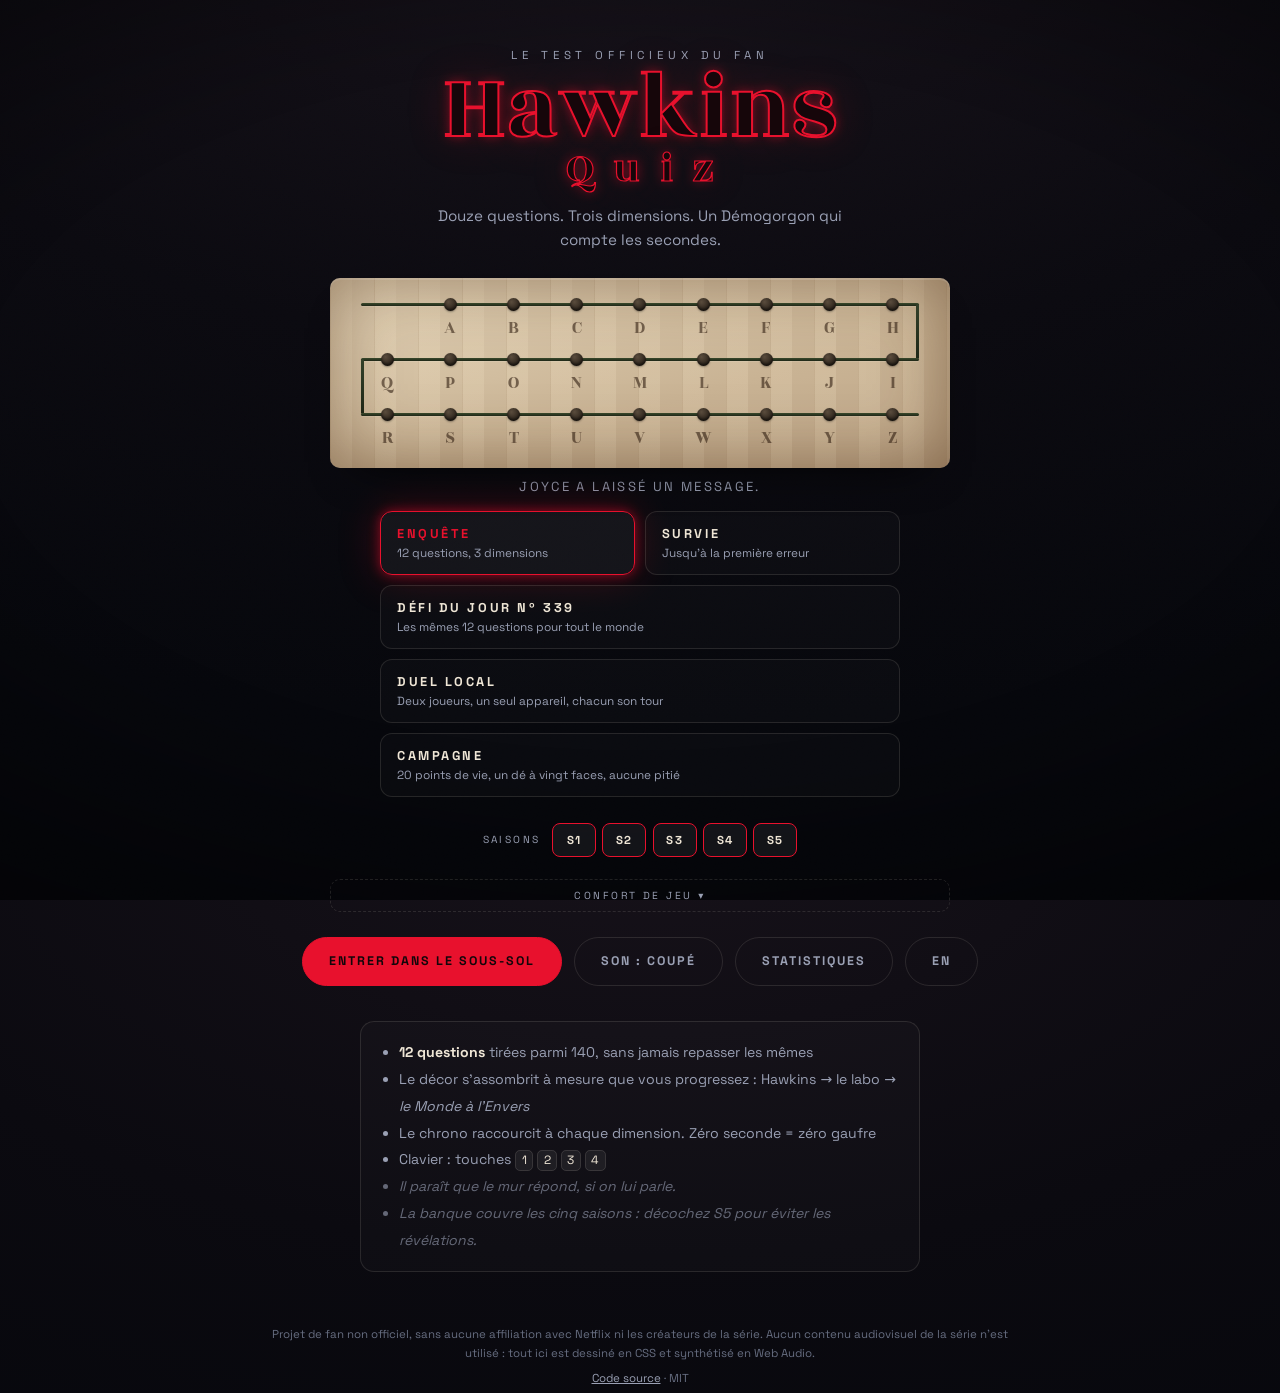
==== commit ac3cd584: "Treize chantiers : id stables, carnet d'erreurs, néerlandais et test de fumée Les traductions étaien" ====
--- a/index.html
+++ b/index.html
@@ -34,8 +34,8 @@
 <meta name="apple-mobile-web-app-title" content="Hawkins Quiz">
 <link rel="preload" href="assets/fonts/rozhaone-400-latin.woff2" as="font" type="font/woff2" crossorigin>
 <link rel="preload" href="assets/fonts/spacegrotesk-400-latin.woff2" as="font" type="font/woff2" crossorigin>
-<link rel="stylesheet" href="assets/fonts.css?v=11">
-<link rel="stylesheet" href="assets/styles.css?v=11">
+<link rel="stylesheet" href="assets/fonts.css?v=12">
+<link rel="stylesheet" href="assets/styles.css?v=12">
 </head>
 
 <body class="phase-0">
@@ -96,7 +96,12 @@
       <button class="mode mode--wide" id="modeCampagne" type="button" aria-pressed="false">
         <b>Campagne</b><span>20 points de vie, un dé à vingt faces, aucune pitié</span>
       </button>
-    </div>
+      <button class="mode mode--wide mode--revanche" id="modeRevanche" type="button" aria-pressed="false" hidden>
+        <b>Revanche</b><span id="revancheSub">Vos propres erreurs, et rien d'autre</span>
+      </button>
+    </div>
+
+    <p class="rival" id="rival" hidden></p>
 
     <p class="record" id="record" hidden></p>
     <p class="daystreak" id="dayStreak" hidden></p>
@@ -110,6 +115,24 @@
       <button class="season is-on" id="s5" data-s="5" type="button" aria-pressed="true">S5</button>
     </div>
 
+    <details class="opts" id="opts">
+      <summary class="opts__sum" id="optsSum">Confort de jeu</summary>
+      <div class="opts__grid" role="group" aria-label="Confort de jeu">
+        <button class="opt" id="optRelax" type="button" aria-pressed="false">
+          <b>Sans chrono</b><span>Le Démogorgon patiente. Hors tableau d'honneur</span>
+        </button>
+        <button class="opt" id="optParty" type="button" aria-pressed="false">
+          <b>Mode soirée</b><span>Gros texte, pour jouer à voix haute à plusieurs</span>
+        </button>
+        <button class="opt" id="optLisible" type="button" aria-pressed="false">
+          <b>Police lisible</b><span>Sans fioriture, plus espacée, plus grande</span>
+        </button>
+        <button class="opt" id="optNoart" type="button" aria-pressed="false">
+          <b>Sans devinette dessinée</b><span>Écarte les questions qui reposent sur une image</span>
+        </button>
+      </div>
+    </details>
+
     <div class="intro__actions">
       <button class="btn btn--primary" id="btnStart" type="button">
         <span id="startLabel">Entrer dans le sous-sol</span>
@@ -124,7 +147,7 @@
     </div>
 
     <ul class="rules">
-      <li class="only-enquete"><b>12 questions</b> tirées parmi <span id="bankSize">129</span>, sans jamais repasser les mêmes</li>
+      <li class="only-enquete"><b>12 questions</b> tirées parmi <span id="bankSize">140</span>, sans jamais repasser les mêmes</li>
       <li class="only-enquete only-normal">Le décor s'assombrit à mesure que vous progressez&nbsp;: Hawkins → le labo → <i>le Monde à l'Envers</i></li>
       <li class="only-enquete only-normal">Le chrono raccourcit à chaque dimension. Zéro seconde = zéro gaufre</li>
       <li class="only-enquete only-ud">Trois strates, <b>aucune sortie</b>&nbsp;: Hawkins noyé → le labo mort → chez lui</li>
@@ -136,6 +159,8 @@
       <li class="only-campagne"><b>20 points de vie.</b> Une erreur coûte 4, 6 ou 8 points selon le niveau</li>
       <li class="only-campagne">Un <b>dé à vingt faces</b> est lancé avant chaque question. Un 20 écarte deux réponses, un 1 divise le chrono par deux</li>
       <li class="only-campagne">La campagne s'arrête à zéro point de vie. Vingt questions tenues, et vous êtes sorti·e vivant·e</li>
+      <li class="only-revanche"><b>Uniquement les questions que vous avez ratées</b>, tirées de votre carnet d'erreurs</li>
+      <li class="only-revanche">Une bonne réponse raye la question du carnet. Une mauvaise l'y laisse</li>
       <li class="only-defi"><b>Les mêmes 12 questions pour tout le monde</b>, tirées par la date du jour</li>
       <li class="only-defi">Une seule tentative. Le filtre de saisons ne s'applique pas&nbsp;: tout le monde joue le même paquet</li>
       <li class="only-keys">Clavier&nbsp;: touches <kbd>1</kbd> <kbd>2</kbd> <kbd>3</kbd> <kbd>4</kbd></li>
@@ -195,6 +220,7 @@
       <h2 class="card__q" id="qText" tabindex="-1">…</h2>
 
       <div class="art" id="art" hidden></div>
+      <p class="art__note sr-only" id="artNote" hidden></p>
 
       <div class="choices" id="choices" role="group" aria-label="Réponses possibles"></div>
 
@@ -245,6 +271,7 @@
     <h2 class="result__rank" id="rankName" tabindex="-1">…</h2>
     <p class="result__line" id="rankLine">…</p>
     <p class="badge" id="badge" hidden></p>
+    <p class="rival rival--result" id="rivalResult" hidden></p>
     <p class="marks" id="marks" aria-label="Détail des réponses"></p>
 
     <div class="initials" id="initials" hidden>
@@ -285,11 +312,13 @@
   <p><a href="https://github.com/sebplace/hawkins-quiz">Code source</a> · MIT</p>
 </footer>
 
-<script src="assets/core.js?v=11"></script>
-<script src="assets/i18n.js?v=11"></script>
-<script src="assets/art.js?v=11"></script>
-<script src="assets/questions.js?v=11"></script>
-<script src="assets/questions.en.js?v=11"></script>
-<script src="assets/app.js?v=11"></script>
+<script src="assets/core.js?v=12"></script>
+<script src="assets/i18n.js?v=12"></script>
+<script src="assets/i18n.nl.js?v=12"></script>
+<script src="assets/art.js?v=12"></script>
+<script src="assets/questions.js?v=12"></script>
+<script src="assets/questions.en.js?v=12"></script>
+<script src="assets/questions.nl.js?v=12"></script>
+<script src="assets/app.js?v=12"></script>
 </body>
 </html>
--- a/assets/fonts.css
+++ b/assets/fonts.css
@@ -82,3 +82,42 @@
   unicode-range: U+0000-00FF, U+0131, U+0152-0153, U+02BB-02BC, U+02C6, U+02DA, U+02DC, U+0304, U+0308, U+0329, U+2000-206F, U+20AC, U+2122, U+2191, U+2193, U+2212, U+2215, U+FEFF, U+FFFD;
 }
 
+/* Atkinson Hyperlegible — chargée uniquement quand le réglage « police lisible »
+   est actif, grâce à la classe .lisible : sans elle, aucun de ces fichiers n'est
+   demandé. Dessinée par le Braille Institute pour la basse vision. */
+@font-face {
+  font-family: 'Atkinson Hyperlegible';
+  font-style: normal;
+  font-weight: 400;
+  font-display: swap;
+  src: url('fonts/atkinson-400-latin-ext.woff2') format('woff2');
+  unicode-range: U+0100-02BA, U+02BD-02C5, U+02C7-02CC, U+02CE-02D7, U+02DD-02FF, U+0304, U+0308, U+0329, U+1D00-1DBF, U+1E00-1E9F, U+1EF2-1EFF, U+2020, U+20A0-20AB, U+20AD-20C0, U+2113, U+2C60-2C7F, U+A720-A7FF;
+}
+
+@font-face {
+  font-family: 'Atkinson Hyperlegible';
+  font-style: normal;
+  font-weight: 400;
+  font-display: swap;
+  src: url('fonts/atkinson-400-latin.woff2') format('woff2');
+  unicode-range: U+0000-00FF, U+0131, U+0152-0153, U+02BB-02BC, U+02C6, U+02DA, U+02DC, U+0304, U+0308, U+0329, U+2000-206F, U+20AC, U+2122, U+2191, U+2193, U+2212, U+2215, U+FEFF, U+FFFD;
+}
+
+@font-face {
+  font-family: 'Atkinson Hyperlegible';
+  font-style: normal;
+  font-weight: 700;
+  font-display: swap;
+  src: url('fonts/atkinson-700-latin-ext.woff2') format('woff2');
+  unicode-range: U+0100-02BA, U+02BD-02C5, U+02C7-02CC, U+02CE-02D7, U+02DD-02FF, U+0304, U+0308, U+0329, U+1D00-1DBF, U+1E00-1E9F, U+1EF2-1EFF, U+2020, U+20A0-20AB, U+20AD-20C0, U+2113, U+2C60-2C7F, U+A720-A7FF;
+}
+
+@font-face {
+  font-family: 'Atkinson Hyperlegible';
+  font-style: normal;
+  font-weight: 700;
+  font-display: swap;
+  src: url('fonts/atkinson-700-latin.woff2') format('woff2');
+  unicode-range: U+0000-00FF, U+0131, U+0152-0153, U+02BB-02BC, U+02C6, U+02DA, U+02DC, U+0304, U+0308, U+0329, U+2000-206F, U+20AC, U+2122, U+2191, U+2193, U+2212, U+2215, U+FEFF, U+FFFD;
+}
+
--- a/assets/styles.css
+++ b/assets/styles.css
@@ -458,10 +458,16 @@
 body.mode-campagne .only-campagne { display: list-item; }
 body.mode-campagne .only-enquete, body.mode-campagne .only-survie,
 body.mode-campagne .only-defi, body.mode-campagne .only-duel { display: none; }
-.modes { grid-template-areas: "a b" "c c" "d d" "e e"; }
+.only-revanche { display: none; }
+body.mode-revanche .only-revanche { display: list-item; }
+body.mode-revanche .only-enquete, body.mode-revanche .only-survie,
+body.mode-revanche .only-defi, body.mode-revanche .only-duel,
+body.mode-revanche .only-campagne { display: none; }
+.modes { grid-template-areas: "a b" "c c" "d d" "e e" "f f"; }
 .mode--wide { grid-area: c; }
 #modeDuel { grid-area: d; }
 #modeCampagne { grid-area: e; }
+#modeRevanche { grid-area: f; }
 .mode--done { border-style: dashed; }
 .mode--done b { color: var(--accent-2) !important; }
 
@@ -537,6 +543,58 @@
 }
 .season.is-on { color: var(--fg); border-color: var(--accent); background: rgba(255, 255, 255, .06); }
 .season:focus-visible { outline: 2px solid var(--accent-2); outline-offset: 2px; }
+
+/* ---------- Confort de jeu ---------- */
+.opts { width: min(620px, 100%); margin: 0 auto 1.6rem; }
+.opts__sum {
+  list-style: none; cursor: pointer; text-align: center;
+  font-size: .64rem; letter-spacing: .24em; text-transform: uppercase; color: var(--muted);
+  padding: .55rem; border: 1px dashed var(--line); border-radius: 10px;
+  transition: color .2s, border-color .2s;
+}
+.opts__sum::-webkit-details-marker { display: none; }
+.opts__sum::after { content: " ▾"; }
+.opts[open] .opts__sum::after { content: " ▴"; }
+.opts__sum:hover, .opts[open] .opts__sum { color: var(--fg); border-color: var(--accent); }
+.opts__sum:focus-visible { outline: 2px solid var(--accent-2); outline-offset: 2px; }
+.opts__grid {
+  display: grid; grid-template-columns: repeat(auto-fit, minmax(230px, 1fr));
+  gap: .5rem; margin-top: .6rem;
+}
+.opt {
+  font: inherit; text-align: left; cursor: pointer; padding: .6rem .8rem;
+  min-height: 56px; border-radius: 10px;
+  border: 1px solid var(--line); background: rgba(255, 255, 255, .02); color: var(--muted);
+  transition: color .2s, border-color .2s, background .2s;
+}
+.opt b { display: block; color: var(--fg); font-size: .86rem; font-weight: 700; }
+.opt span { display: block; font-size: .7rem; line-height: 1.35; margin-top: .15rem; }
+.opt.is-on { border-color: var(--accent-2); background: rgba(255, 255, 255, .06); color: var(--fg); }
+.opt.is-on b::after { content: " ✓"; color: var(--accent-2); }
+.opt:focus-visible { outline: 2px solid var(--accent-2); outline-offset: 2px; }
+
+/* ---------- Défi reçu par lien ---------- */
+.rival {
+  width: min(620px, 100%); margin: 0 auto 1rem; padding: .6rem .9rem;
+  border: 1px solid var(--accent-2); border-radius: 10px;
+  background: rgba(255, 255, 255, .03);
+  font-size: .82rem; text-align: center; color: var(--muted);
+}
+.rival b { color: var(--fg); font-variant-numeric: tabular-nums; }
+.rival__grid { display: block; margin-top: .35rem; letter-spacing: .12em; font-size: .95rem; }
+.rival--result { margin-top: .8rem; }
+
+/* Le mode Revanche n'existe que si le carnet d'erreurs est assez fourni. */
+.mode--revanche { border-style: dashed; }
+body.mode-revanche .seasons,
+body.mode-revanche .opts { opacity: .55; }
+body.mode-revanche .seasons { pointer-events: none; }
+
+/* ---------- Texte réservé aux lecteurs d'écran ---------- */
+.sr-only {
+  position: absolute; width: 1px; height: 1px; margin: -1px; padding: 0;
+  overflow: hidden; clip: rect(0 0 0 0); clip-path: inset(50%); white-space: nowrap;
+}
 
 /* ---------- Questions à épeler ---------- */
 .spell__slots {
@@ -781,6 +839,36 @@
 .rankchip b { display: block; font-family: "Rozha One", Georgia, serif; font-weight: 400; font-size: .95rem; }
 .rankchip.is-got b { color: var(--accent-2); }
 .empty { color: var(--muted); font-size: .88rem; line-height: 1.6; text-align: center; }
+
+/* Barres de réussite par saison et par format */
+.sbar { display: grid; gap: .34rem; }
+.sbar__row {
+  display: grid; grid-template-columns: minmax(6rem, 9rem) 1fr auto;
+  gap: .6rem; align-items: center; font-size: .76rem;
+}
+.sbar__lbl { color: var(--muted); }
+.sbar__track {
+  height: 10px; border-radius: 5px; overflow: hidden;
+  background: rgba(255, 255, 255, .06);
+}
+.sbar__fill {
+  display: block; height: 100%; width: 0; border-radius: 5px;
+  background: linear-gradient(90deg, var(--accent), var(--accent-2));
+  transition: width .6s var(--ease);
+}
+.sbar__val { color: var(--fg); font-variant-numeric: tabular-nums; }
+.sbar__val i { color: var(--muted); font-style: normal; font-size: .66rem; margin-left: .35rem; }
+.sbar__val i::before { content: "("; }
+.sbar__val i::after { content: ")"; }
+.sblock__note { margin: .8rem 0 .4rem; font-size: .78rem; color: var(--muted); }
+.sblock__note b { color: var(--accent-2); }
+.coriaces { margin: 0; padding-left: 1.3rem; display: grid; gap: .35rem; }
+.coriaces li { font-size: .76rem; color: var(--muted); line-height: 1.4; }
+.coriaces li span { color: var(--fg); }
+.coriaces li i {
+  font-style: normal; color: var(--blood-soft); margin-left: .4rem;
+  font-variant-numeric: tabular-nums;
+}
 
 .daystreak {
   text-align: center; margin: -.8rem auto 1.4rem; font-size: .7rem;
@@ -988,3 +1076,49 @@
   .rules { color: #cdd2e0; }
   .rules__hint { color: #b3bacb; }
 }
+
+/* ---------- Réglage : police lisible ---------- */
+/* Atkinson Hyperlegible remplace les deux familles d'origine, y compris le
+   titrage : le but est la lisibilité, pas le cachet typographique. */
+body.lisible,
+body.lisible .brand__title,
+body.lisible .card__q,
+body.lisible .choices--vf .choice,
+body.lisible .spell__slot,
+body.lisible .result__rank,
+body.lisible .relay__who,
+body.lisible .stats__title,
+body.lisible .stat b,
+body.lisible .rankchip b,
+body.lisible .initials__slot,
+body.lisible .board__row b,
+body.lisible .hp__die {
+  font-family: "Atkinson Hyperlegible", ui-sans-serif, system-ui, sans-serif;
+}
+body.lisible { letter-spacing: .012em; line-height: 1.65; }
+body.lisible .brand__title { -webkit-text-stroke-width: 1.1px; letter-spacing: .02em; }
+body.lisible .card__q { font-size: clamp(1.25rem, 4.4vw, 1.85rem); line-height: 1.35; }
+body.lisible .choice { font-size: 1.02rem; }
+body.lisible .reveal { font-size: .95rem; line-height: 1.7; }
+body.lisible .rules { font-size: .84rem; line-height: 1.75; }
+body.lisible .foot { font-size: .78rem; line-height: 1.7; }
+
+/* ---------- Réglage : mode soirée ---------- */
+/* Pensé pour un vidéoprojecteur ou un téléphone posé au milieu de la table :
+   la question et les réponses doivent se lire à deux mètres. */
+body.party .card { padding: clamp(1.4rem, 4vw, 2.6rem); }
+body.party .card__q { font-size: clamp(1.6rem, 5.6vw, 3rem); line-height: 1.22; }
+body.party .choice { min-height: 72px; font-size: clamp(1.05rem, 2.8vw, 1.5rem); }
+body.party .choices--vf .choice { font-size: clamp(1.5rem, 5vw, 2.4rem); }
+body.party .choice__key { font-size: 1rem; }
+body.party .reveal { font-size: clamp(1rem, 2.4vw, 1.35rem); line-height: 1.6; }
+body.party .hud { font-size: 1rem; }
+body.party .card__level { font-size: .8rem; }
+body.party .chrono__chip { font-size: 1.05rem; min-height: 60px; }
+body.party .spell__slot { width: clamp(34px, 9vw, 52px); height: clamp(46px, 12vw, 66px); font-size: clamp(1.4rem, 5vw, 2.2rem); }
+body.party .foot, body.party .rules__hint { display: none; }
+body.party #screen-quiz { width: 100%; }
+body.party #app { width: min(1040px, 100% - 2rem); }
+
+/* Les deux réglages se cumulent sans se contredire. */
+body.party.lisible .card__q { line-height: 1.3; }
